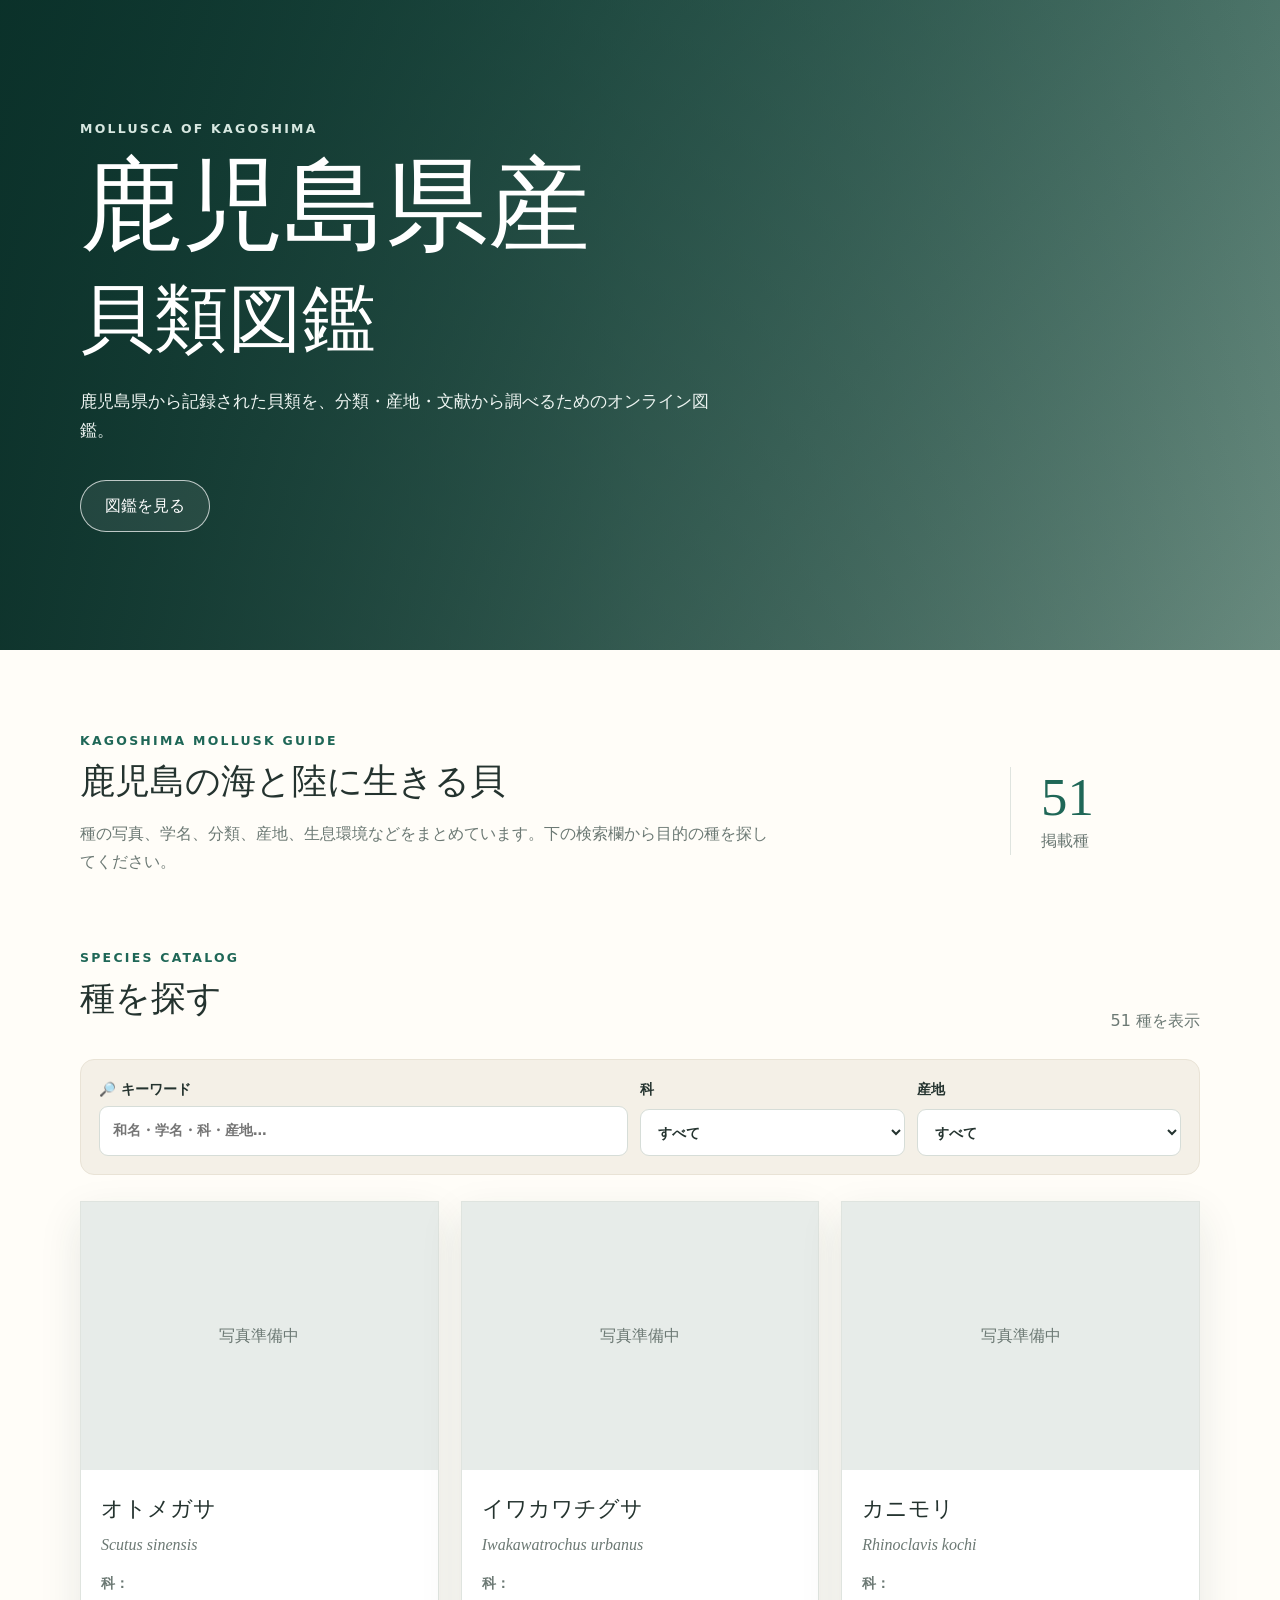
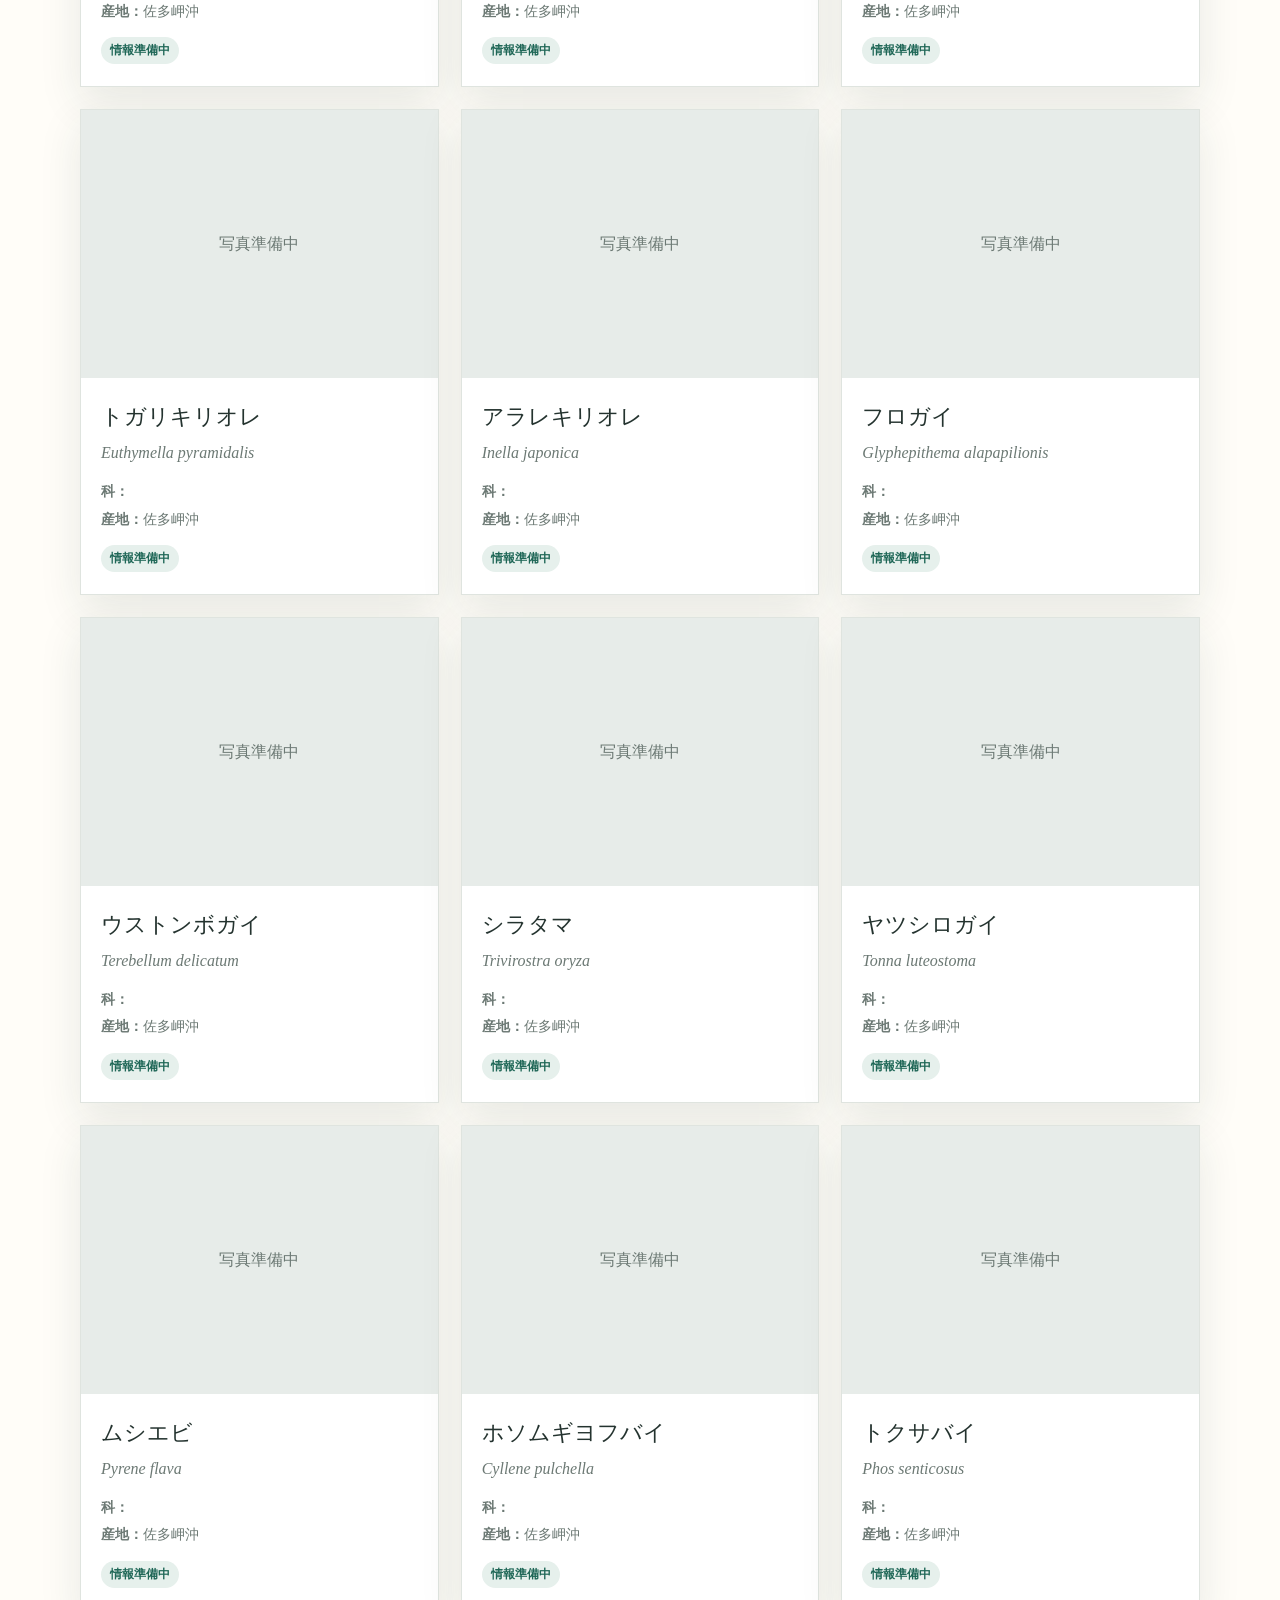
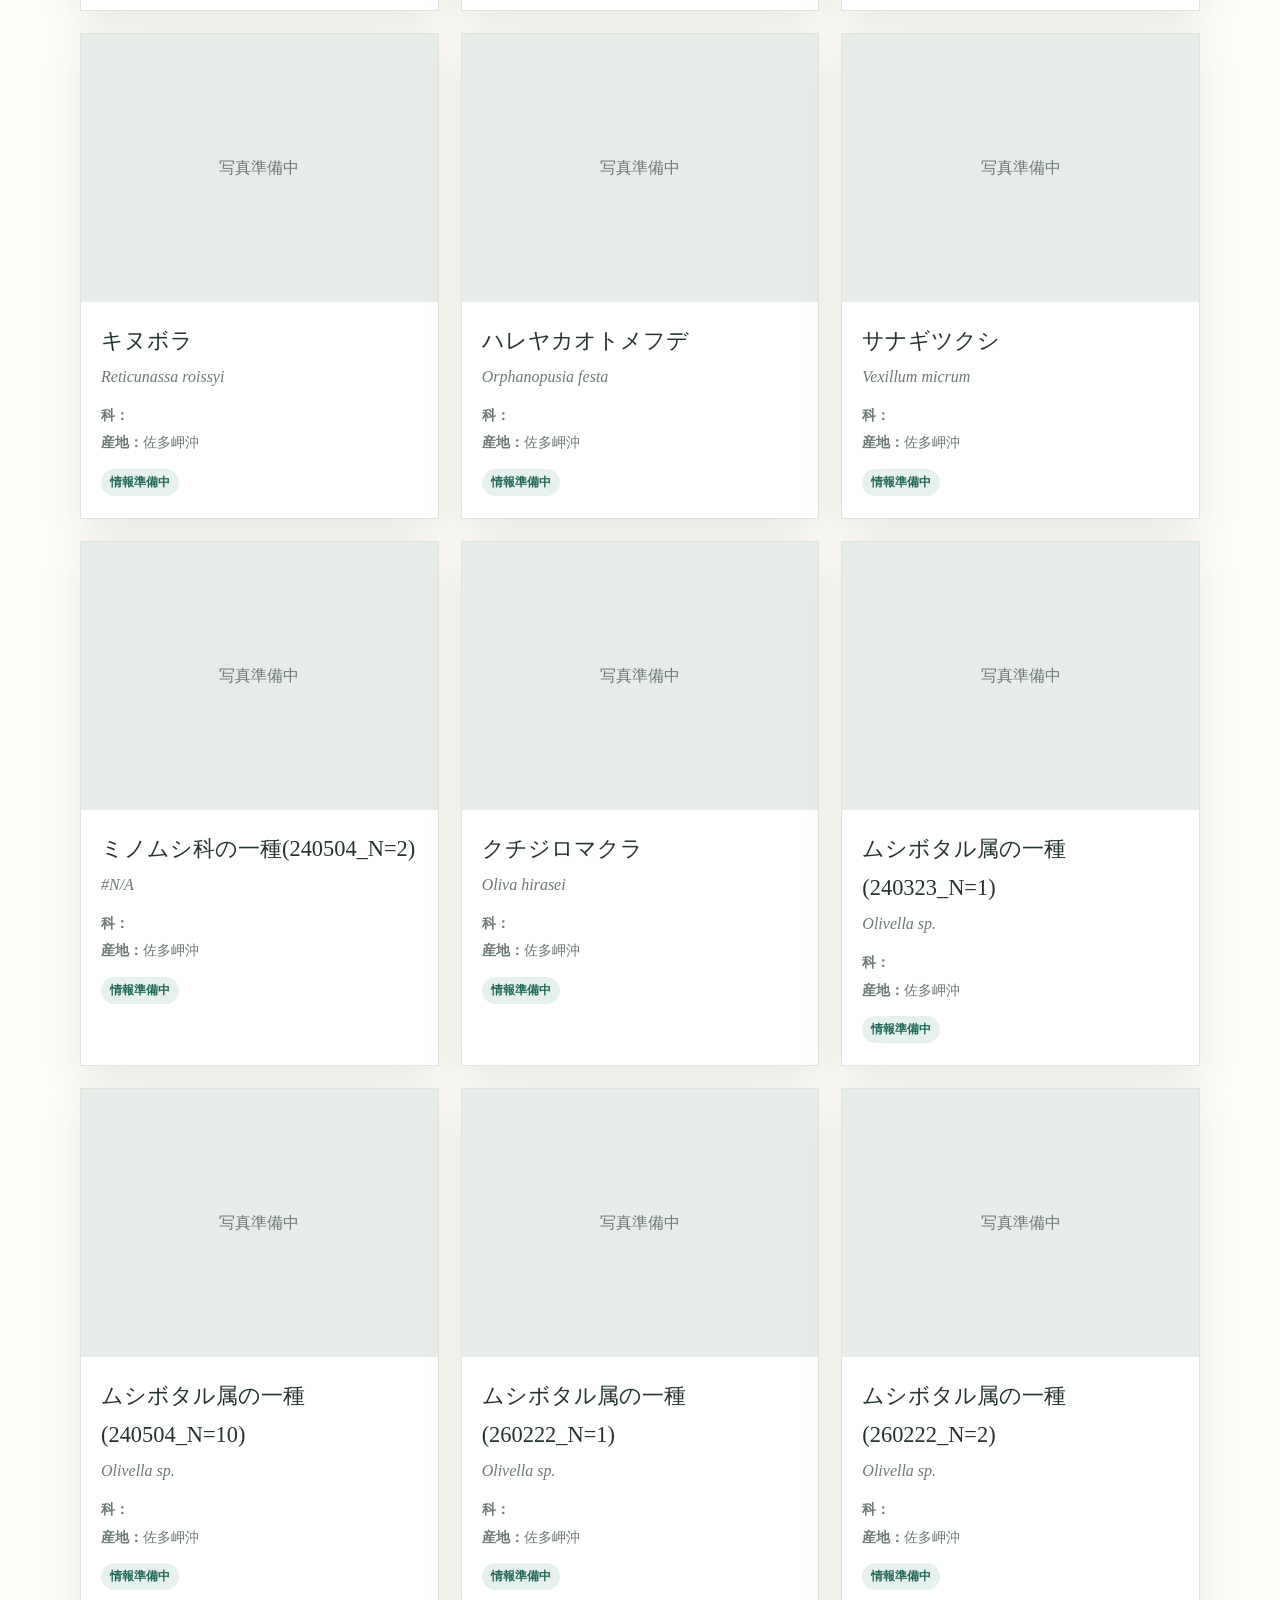
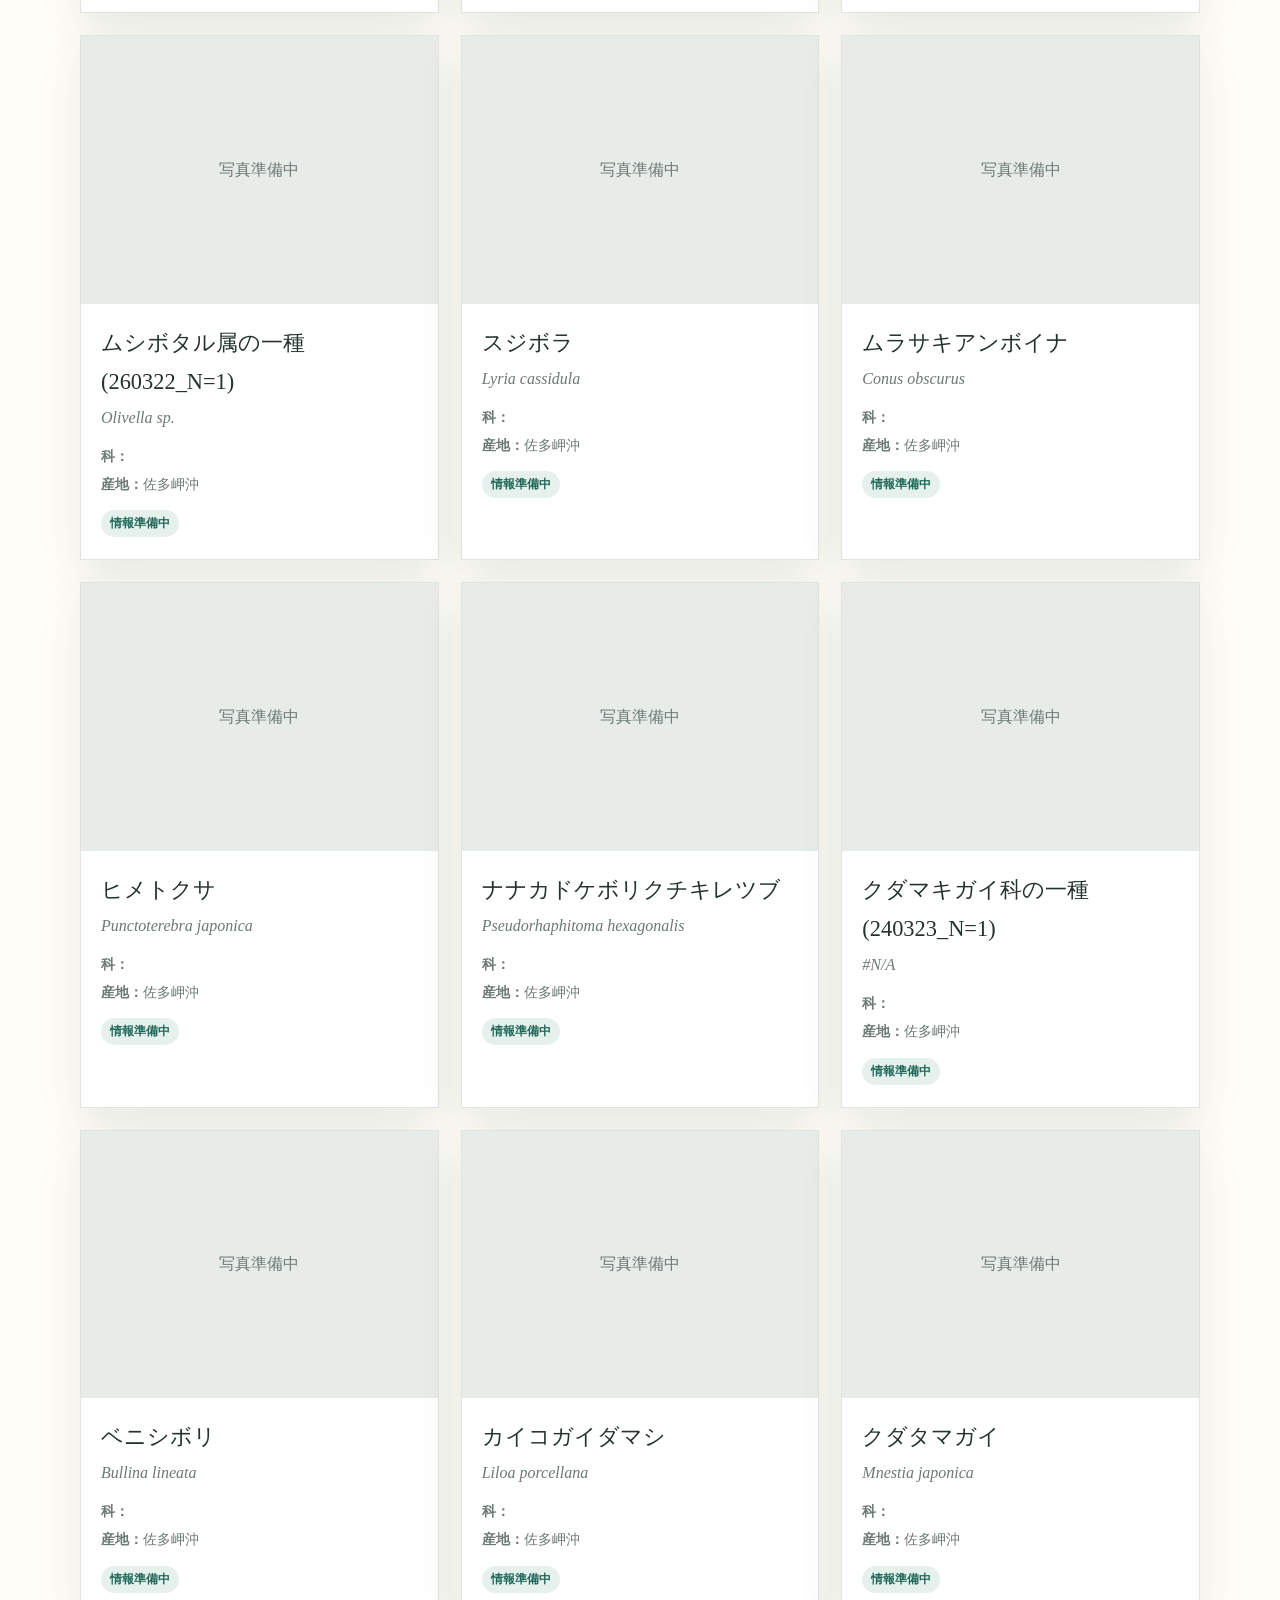
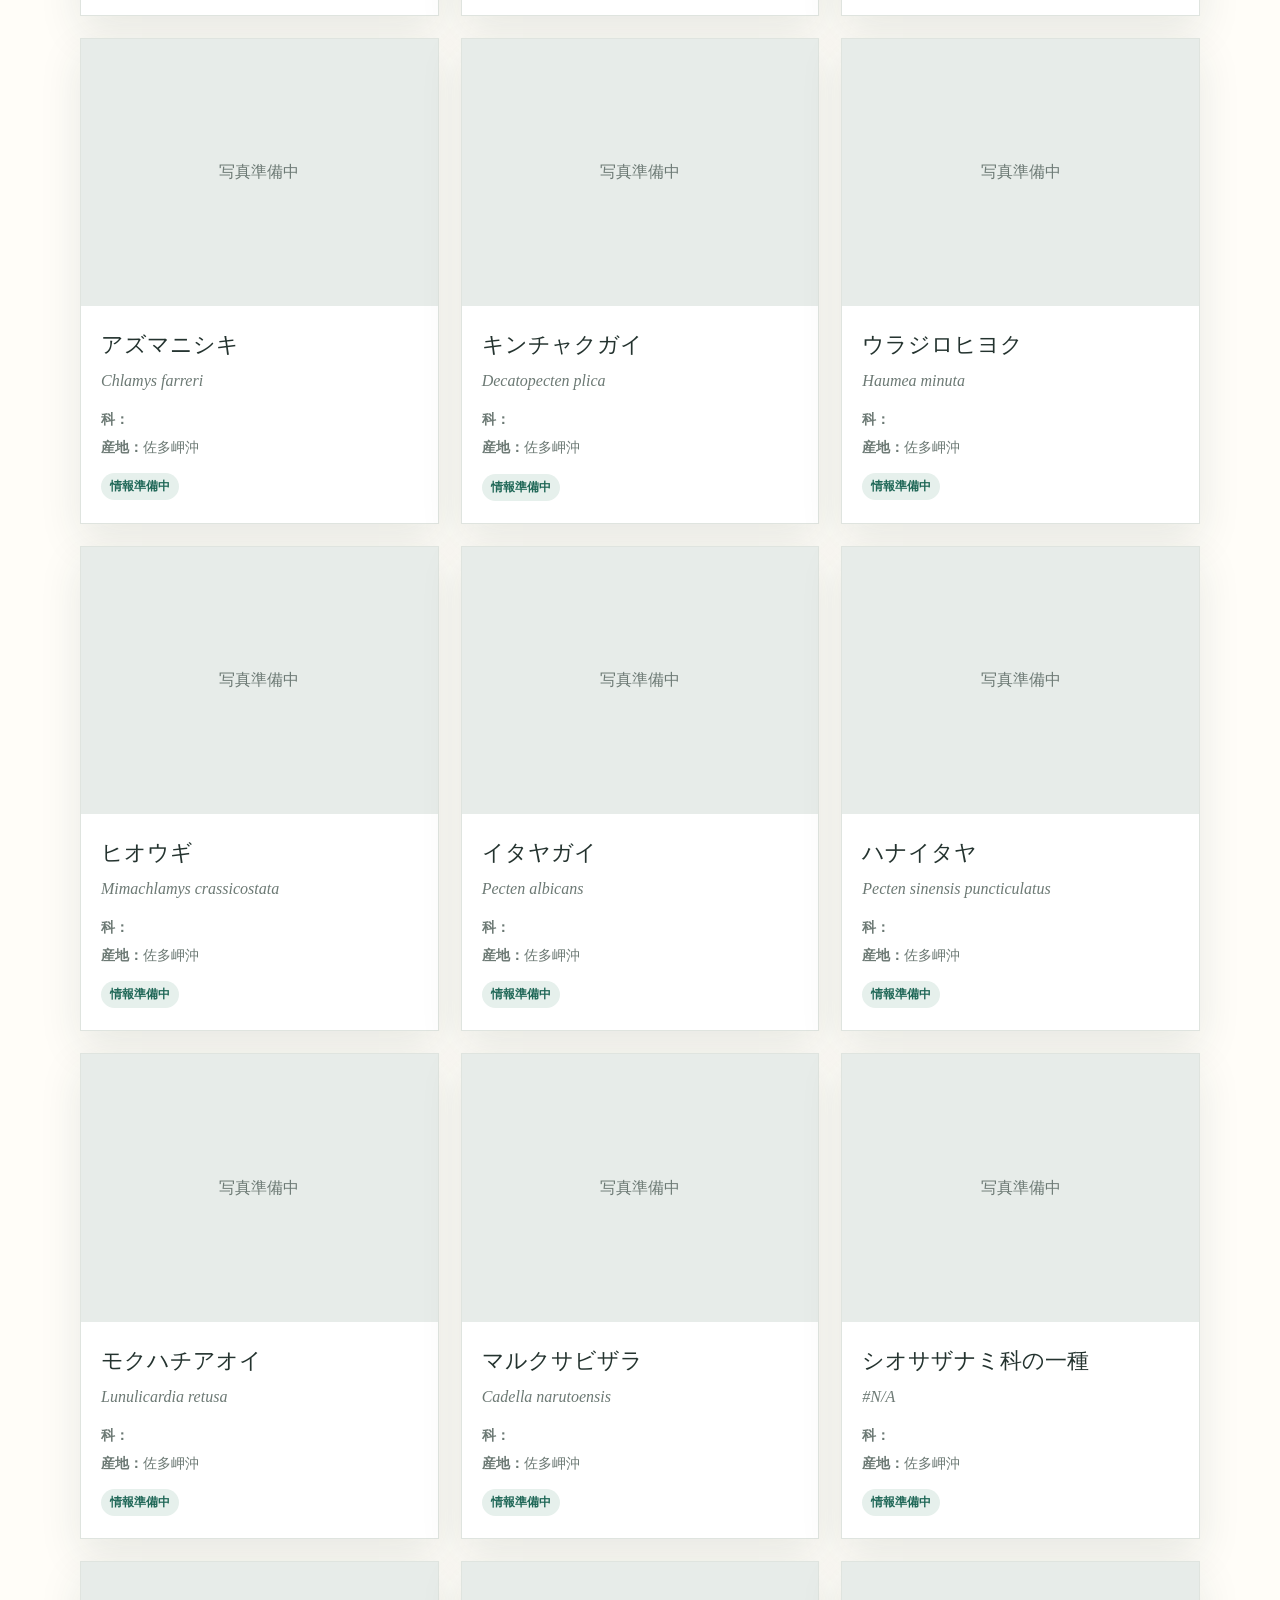
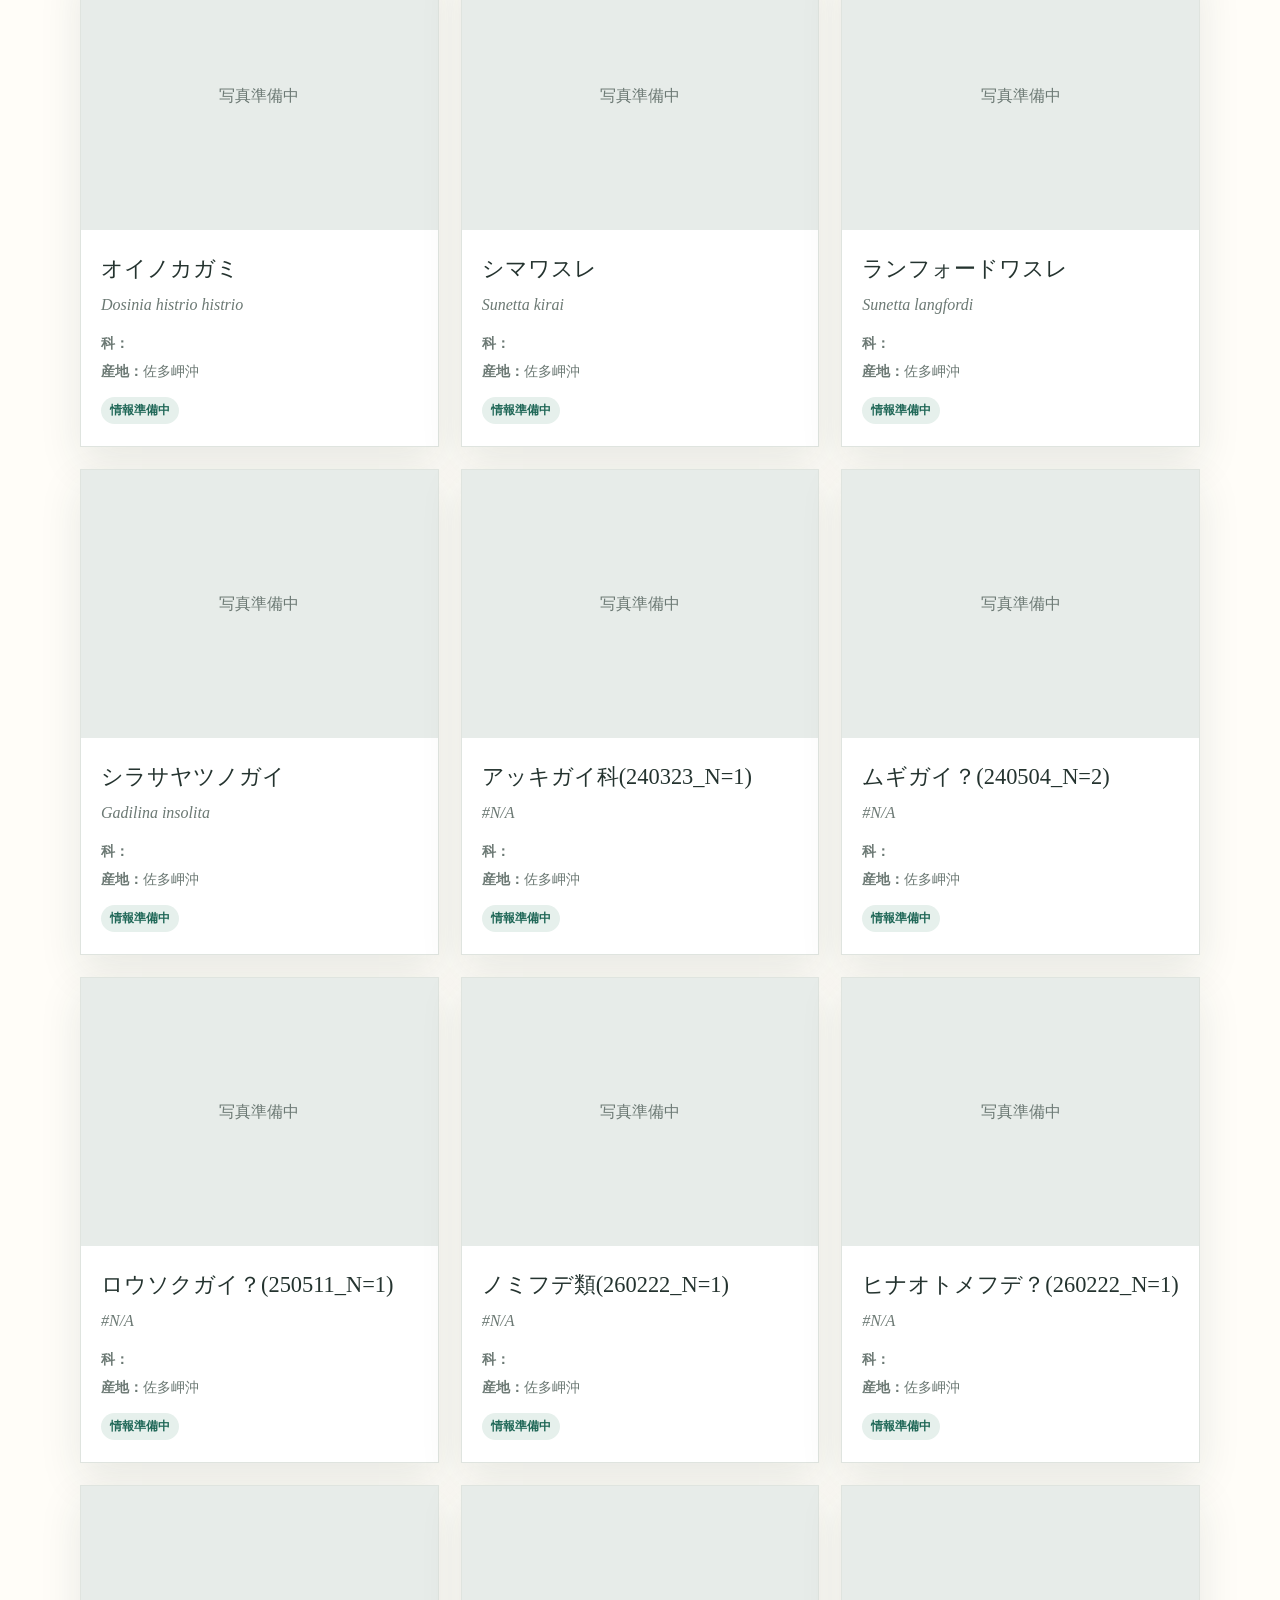
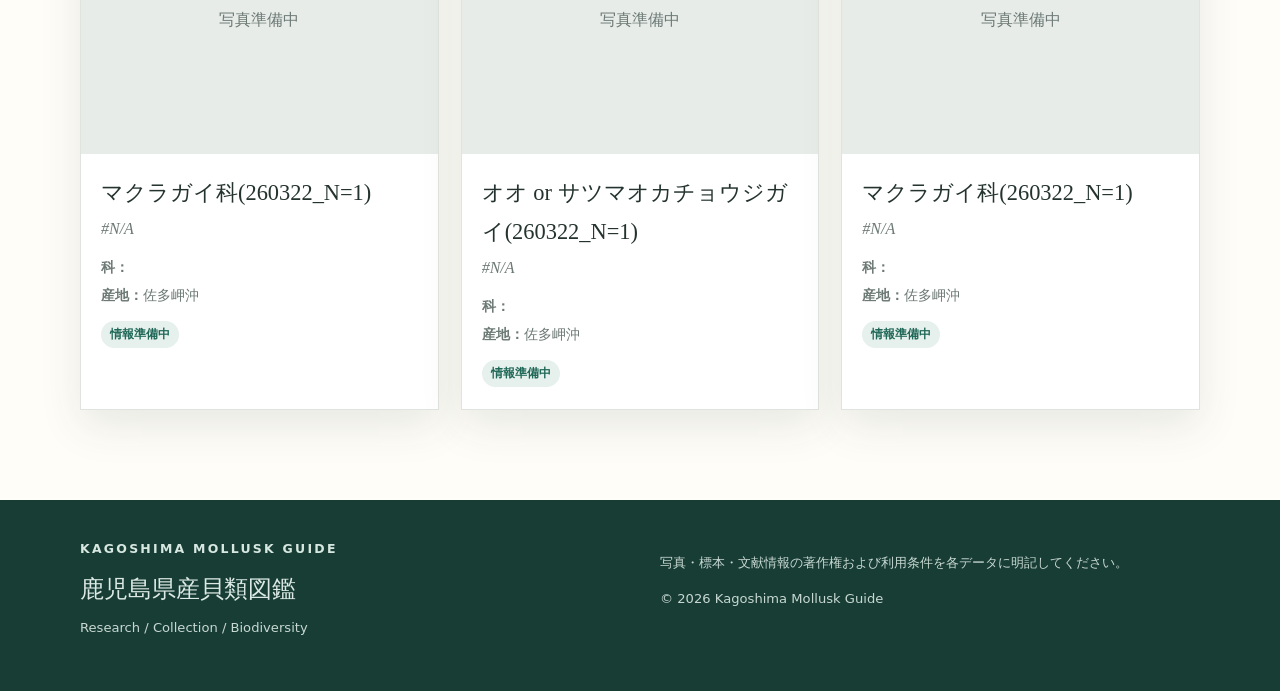
==== index.html @ f04790a2 "Move website files to repository root" ====
<!doctype html>
<html lang="ja">
<head>
<meta charset="utf-8">
<meta name="viewport" content="width=device-width, initial-scale=1">
<title>鹿児島県産貝類図鑑</title>
<meta name="description" content="鹿児島県産貝類を写真・分類・産地・文献から調べるオンライン図鑑">
<link rel="stylesheet" href="style.css">
</head>
<body>
<header class="hero">
  <div class="hero-overlay">
    <div class="wrap">
      <p class="eyebrow">MOLLUSCA OF KAGOSHIMA</p>
      <h1>鹿児島県産<br><span>貝類図鑑</span></h1>
      <p class="lead">鹿児島県から記録された貝類を、分類・産地・文献から調べるためのオンライン図鑑。</p>
      <a class="hero-button" href="#species">図鑑を見る</a>
    </div>
  </div>
</header>

<main>
<section class="intro wrap">
  <div>
    <p class="section-kicker">KAGOSHIMA MOLLUSK GUIDE</p>
    <h2>鹿児島の海と陸に生きる貝</h2>
    <p>種の写真、学名、分類、産地、生息環境などをまとめています。下の検索欄から目的の種を探してください。</p>
  </div>
  <div class="intro-stats">
    <strong id="speciesTotal">—</strong><span>掲載種</span>
  </div>
</section>

<section id="species" class="catalog wrap">
  <div class="catalog-head">
    <div>
      <p class="section-kicker">SPECIES CATALOG</p>
      <h2>種を探す</h2>
    </div>
    <p id="count" class="count"></p>
  </div>

  <div class="controls">
    <label>
      <span>🔎 キーワード</span>
      <input id="search" type="search" placeholder="和名・学名・科・産地…">
    </label>
    <label>
      <span>科</span>
      <select id="family"><option value="">すべて</option></select>
    </label>
    <label>
      <span>産地</span>
      <select id="locality"><option value="">すべて</option></select>
    </label>
  </div>

  <section id="speciesGrid" class="grid" aria-live="polite"></section>
</section>
</main>

<footer>
  <div class="wrap footer-grid">
    <div>
      <p class="eyebrow">KAGOSHIMA MOLLUSK GUIDE</p>
      <h2>鹿児島県産貝類図鑑</h2>
      <p>Research / Collection / Biodiversity</p>
    </div>
    <div>
      <p>写真・標本・文献情報の著作権および利用条件を各データに明記してください。</p>
      <p>© 2026 Kagoshima Mollusk Guide</p>
    </div>
  </div>
</footer>
<script src="app.js"></script>
</body>
</html>
---- style.css ----
:root{
  --ink:#24332f;--muted:#6c7974;--green:#1f6757;--green2:#0f4439;
  --sand:#f4f0e7;--paper:#fffdf8;--line:#dfe4df;--shadow:0 16px 40px rgba(27,55,45,.10);
}
*{box-sizing:border-box}
html{scroll-behavior:smooth}
body{margin:0;background:var(--paper);color:var(--ink);font-family:system-ui,-apple-system,"Noto Sans JP","Yu Gothic",sans-serif;line-height:1.75}
.wrap{width:min(1120px,calc(100% - 36px));margin:auto}
.hero{
  min-height:650px;
  background:
    linear-gradient(90deg,rgba(9,45,38,.88),rgba(9,45,38,.48),rgba(9,45,38,.18)),
    url("images/hero.jpg") center/cover,
    linear-gradient(135deg,#184f45,#7e9f92);
  color:white;
}
.hero-overlay{min-height:650px;display:flex;align-items:center}
.eyebrow,.section-kicker{font-size:.78rem;letter-spacing:.18em;font-weight:800}
.eyebrow{color:#d7e8e1;margin:0 0 14px}
.hero h1{font-family:Georgia,"Times New Roman","Noto Serif JP",serif;font-weight:500;font-size:clamp(3rem,8vw,6.4rem);line-height:1.02;margin:0 0 24px}
.hero h1 span{font-size:.72em}
.lead{max-width:650px;font-size:1.05rem;color:#eef5f2}
.hero-button{display:inline-block;margin-top:18px;padding:11px 24px;border:1px solid rgba(255,255,255,.7);border-radius:999px;color:white;text-decoration:none;background:rgba(255,255,255,.08)}
.hero-button:hover{background:white;color:var(--green2)}
.intro{display:grid;grid-template-columns:1fr 190px;gap:50px;padding:80px 0 55px}
.section-kicker{color:var(--green);margin:0 0 8px}
h2{font-family:Georgia,"Times New Roman","Noto Serif JP",serif;font-weight:500;line-height:1.25}
.intro h2,.catalog h2{font-size:2.2rem;margin:0 0 14px}
.intro p:not(.section-kicker){max-width:700px;color:var(--muted)}
.intro-stats{align-self:center;border-left:1px solid var(--line);padding-left:30px}
.intro-stats strong{display:block;font:500 3.3rem Georgia,serif;color:var(--green)}
.intro-stats span{color:var(--muted)}
.catalog{padding-bottom:90px}
.catalog-head{display:flex;align-items:end;justify-content:space-between;margin-bottom:24px}
.count{color:var(--muted);margin:0}
.controls{display:grid;grid-template-columns:2fr 1fr 1fr;gap:12px;margin-bottom:26px;padding:18px;background:var(--sand);border:1px solid #e9e3d6;border-radius:14px}
label{display:grid;gap:5px;font-size:.85rem;font-weight:700}
input,select{width:100%;padding:12px 13px;border:1px solid #d6ddd8;border-radius:9px;background:white;color:var(--ink);font:inherit}
input:focus,select:focus{outline:2px solid #a7cabc;outline-offset:1px}
.grid{display:grid;grid-template-columns:repeat(3,1fr);gap:22px}
.card{background:white;border:1px solid var(--line);box-shadow:var(--shadow);transition:transform .2s,box-shadow .2s;overflow:hidden}
.card:hover{transform:translateY(-4px);box-shadow:0 20px 48px rgba(27,55,45,.16)}
.card-link{color:inherit;text-decoration:none;display:block}
.card-image,.no-image{width:100%;aspect-ratio:4/3;object-fit:cover;display:grid;place-items:center;background:#e7ece9}
.no-image{color:var(--muted)}
.card-body{padding:19px 20px 22px}
.card h3{font-family:Georgia,"Times New Roman","Noto Serif JP",serif;font-size:1.4rem;font-weight:500;margin:0}
.scientific{font-family:Georgia,serif;font-style:italic;color:var(--muted);margin:3px 0 12px}
.meta{font-size:.88rem;color:var(--muted);margin:3px 0}
.badge{display:inline-block;margin-top:11px;padding:3px 9px;background:#e6f0ec;color:var(--green);border-radius:999px;font-size:.75rem;font-weight:700}
.empty{grid-column:1/-1;text-align:center;padding:50px;background:white;border:1px dashed var(--line);color:var(--muted)}
.small-header{background:var(--green2);padding:18px 0;color:white}
.brand{color:white;text-decoration:none;font-weight:700}
.detail-wrap{padding:45px 0 90px}
.back{color:var(--green);text-decoration:none}
.detail{margin-top:25px;background:white;border:1px solid var(--line);box-shadow:var(--shadow)}
.detail-hero{display:grid;grid-template-columns:1.1fr .9fr}
.detail-photo{width:100%;height:100%;min-height:430px;object-fit:cover;background:#e7ece9}
.detail-no-photo{min-height:430px;display:grid;place-items:center;background:#e7ece9;color:var(--muted)}
.detail-info{padding:45px}
.detail-info .family{color:var(--green);font-weight:700}
.detail-info h1{font:500 clamp(2.3rem,5vw,4.2rem)/1.1 Georgia,"Noto Serif JP",serif;margin:8px 0}
.detail-info .latin{font:italic 1.15rem Georgia,serif;color:var(--muted)}
.detail-section{padding:32px 45px;border-top:1px solid var(--line)}
.detail-section h2{font-size:1.45rem;margin-top:0}
.detail-table{width:100%;border-collapse:collapse}
.detail-table th,.detail-table td{text-align:left;padding:11px 8px;border-bottom:1px solid var(--line);vertical-align:top}
.detail-table th{width:150px;color:var(--muted);font-weight:600}
footer{background:#183d35;color:#dce9e4;padding:38px 0}
.footer-grid{display:grid;grid-template-columns:1fr 1fr;gap:40px}
footer h2{margin:4px 0}
footer p{font-size:.82rem;color:#c7d8d2}
@media(max-width:800px){.intro{grid-template-columns:1fr}.intro-stats{border-left:0;border-top:1px solid var(--line);padding:20px 0}.controls{grid-template-columns:1fr}.grid{grid-template-columns:repeat(2,1fr)}.detail-hero{grid-template-columns:1fr}.detail-info{padding:30px}.detail-section{padding:28px 30px}.footer-grid{grid-template-columns:1fr}}
@media(max-width:520px){.wrap{width:min(100% - 22px,1120px)}.hero,.hero-overlay{min-height:570px}.grid{grid-template-columns:1fr}.hero h1{font-size:3.3rem}.catalog-head{display:block}.detail-photo,.detail-no-photo{min-height:300px}.detail-section{padding:24px 20px}.detail-table th{width:105px}}
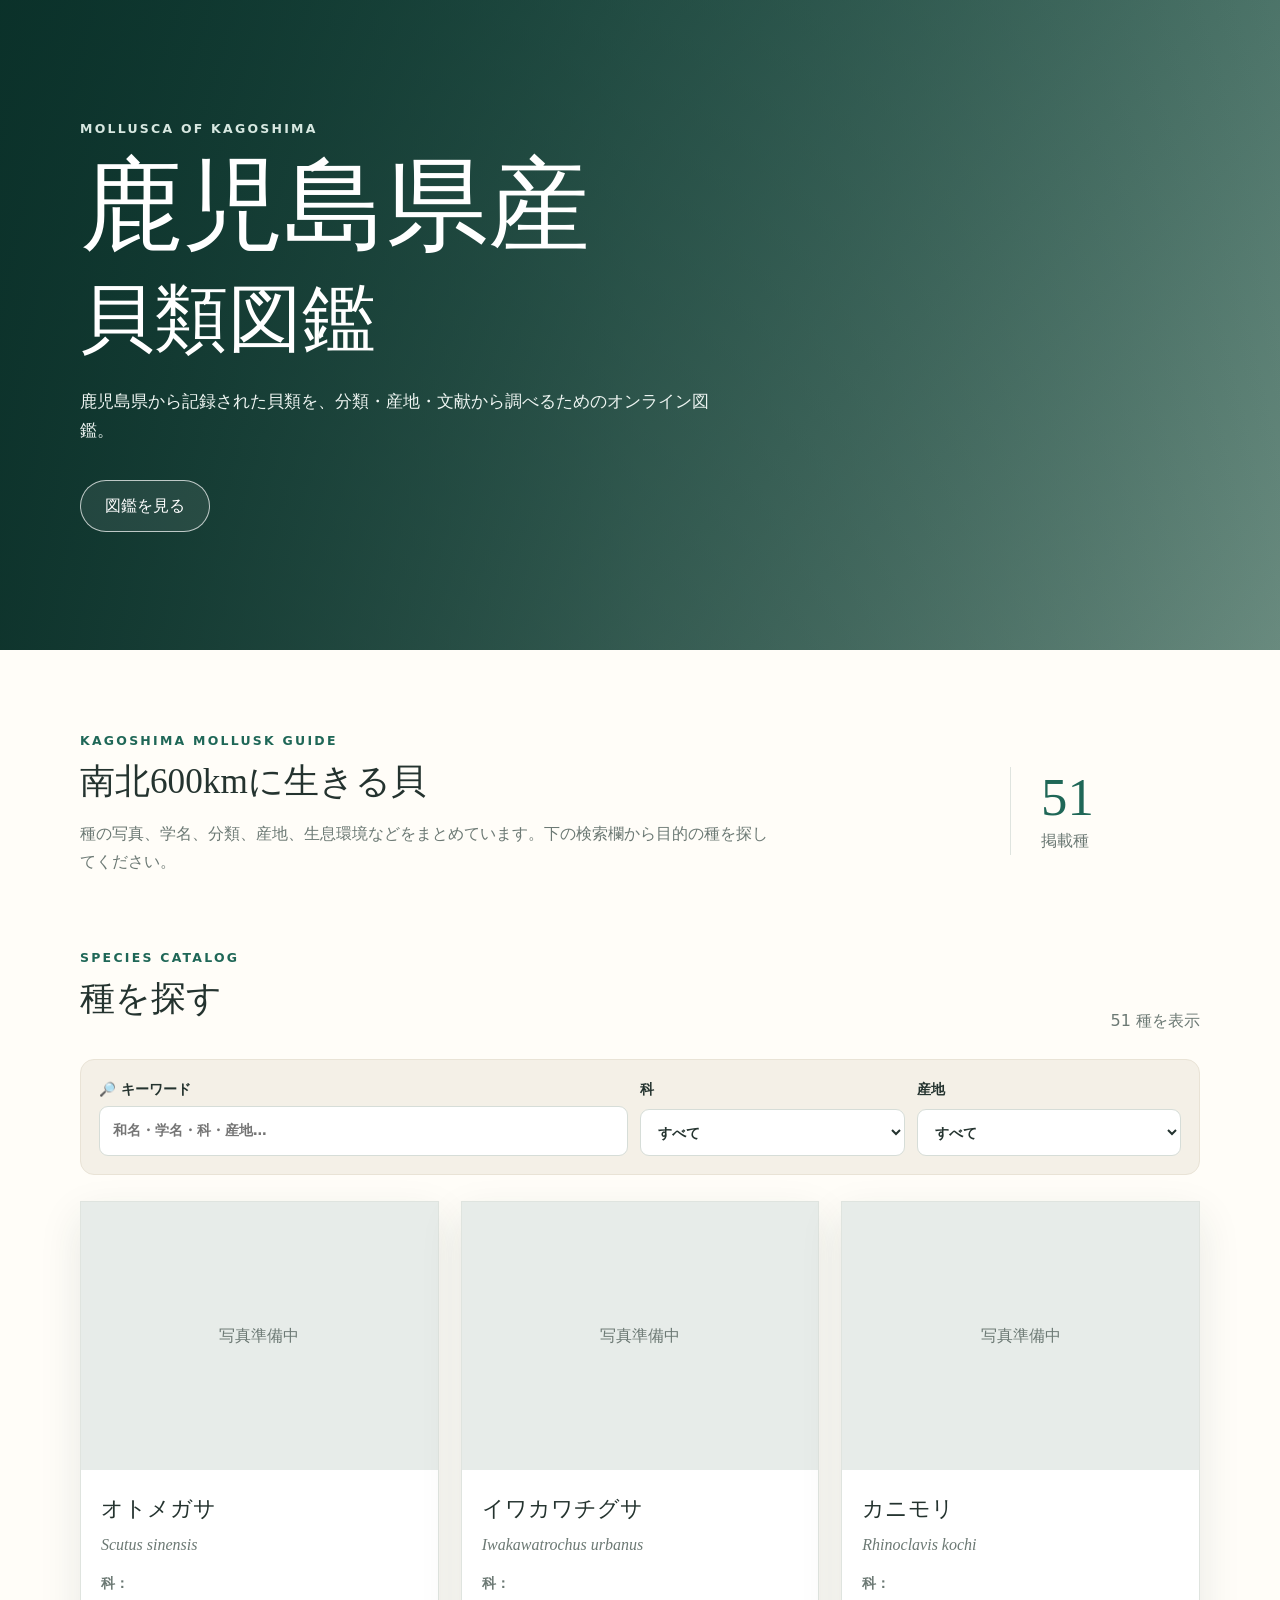
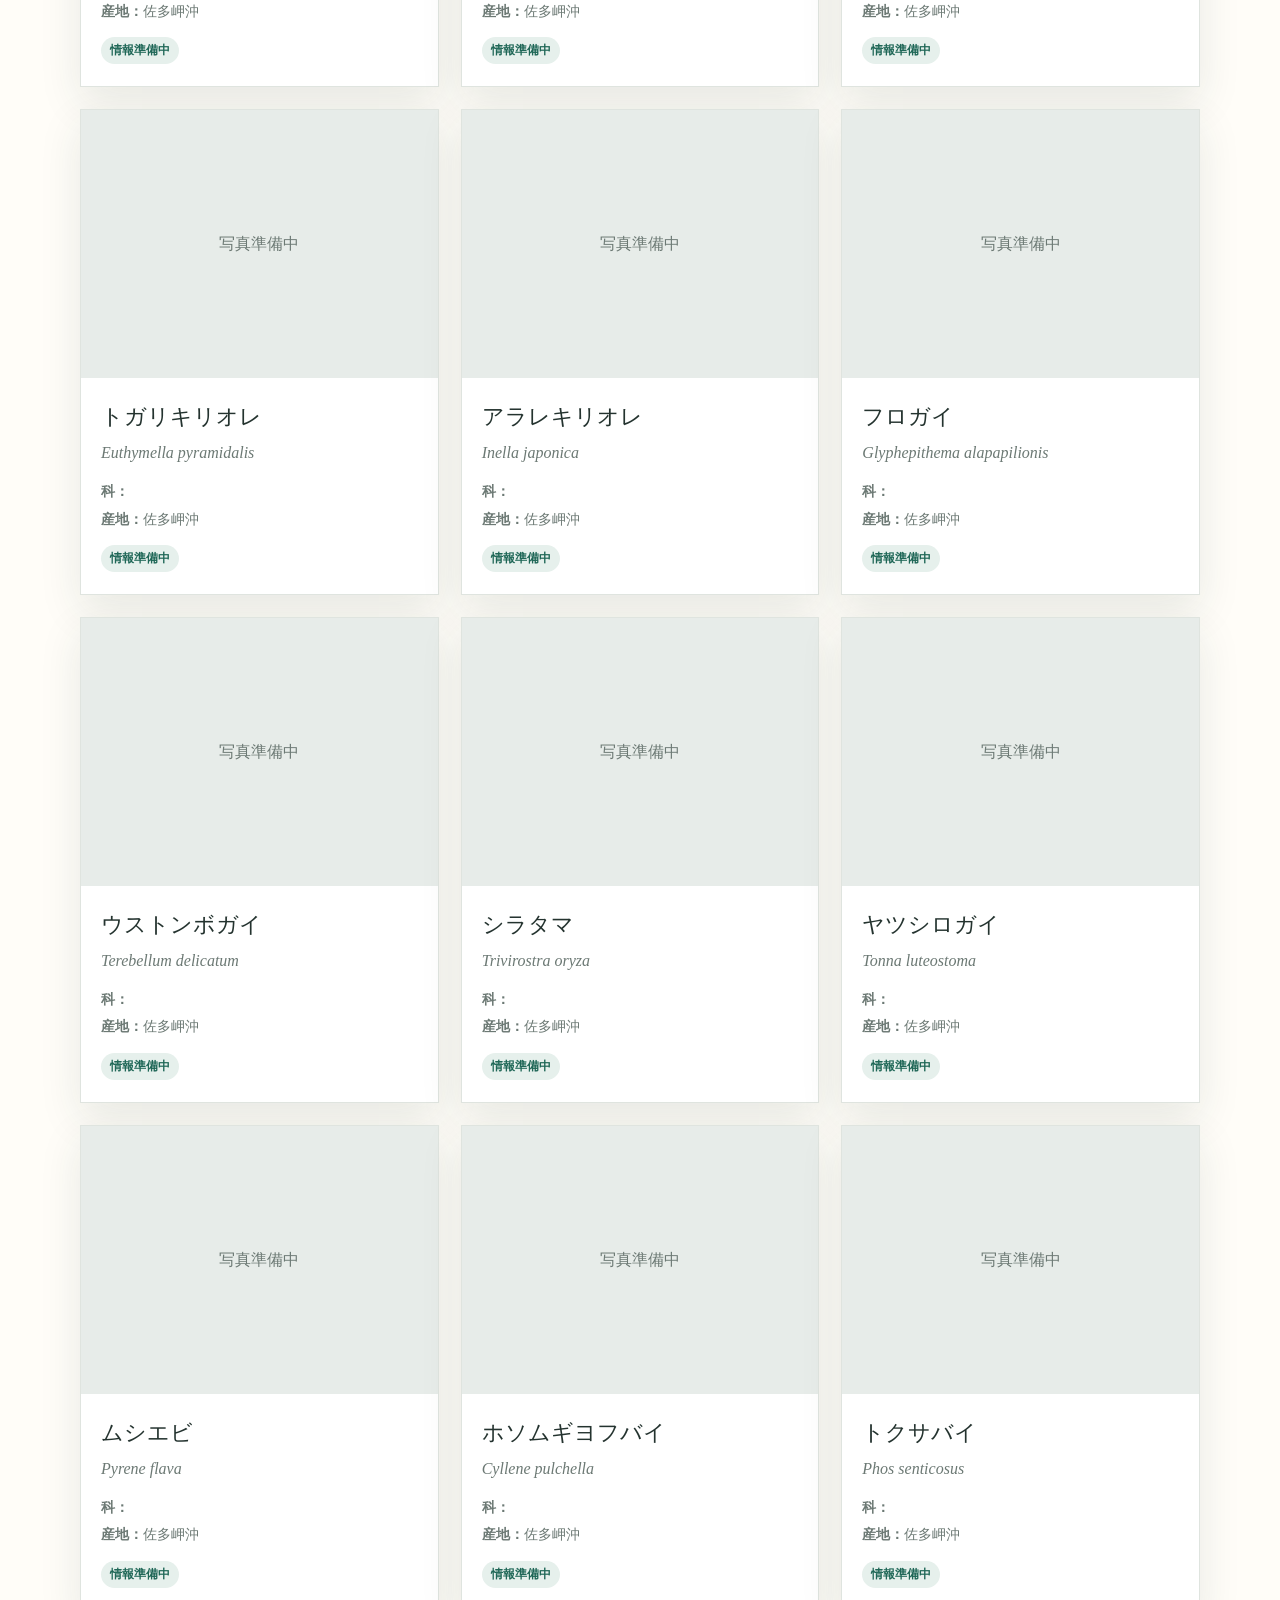
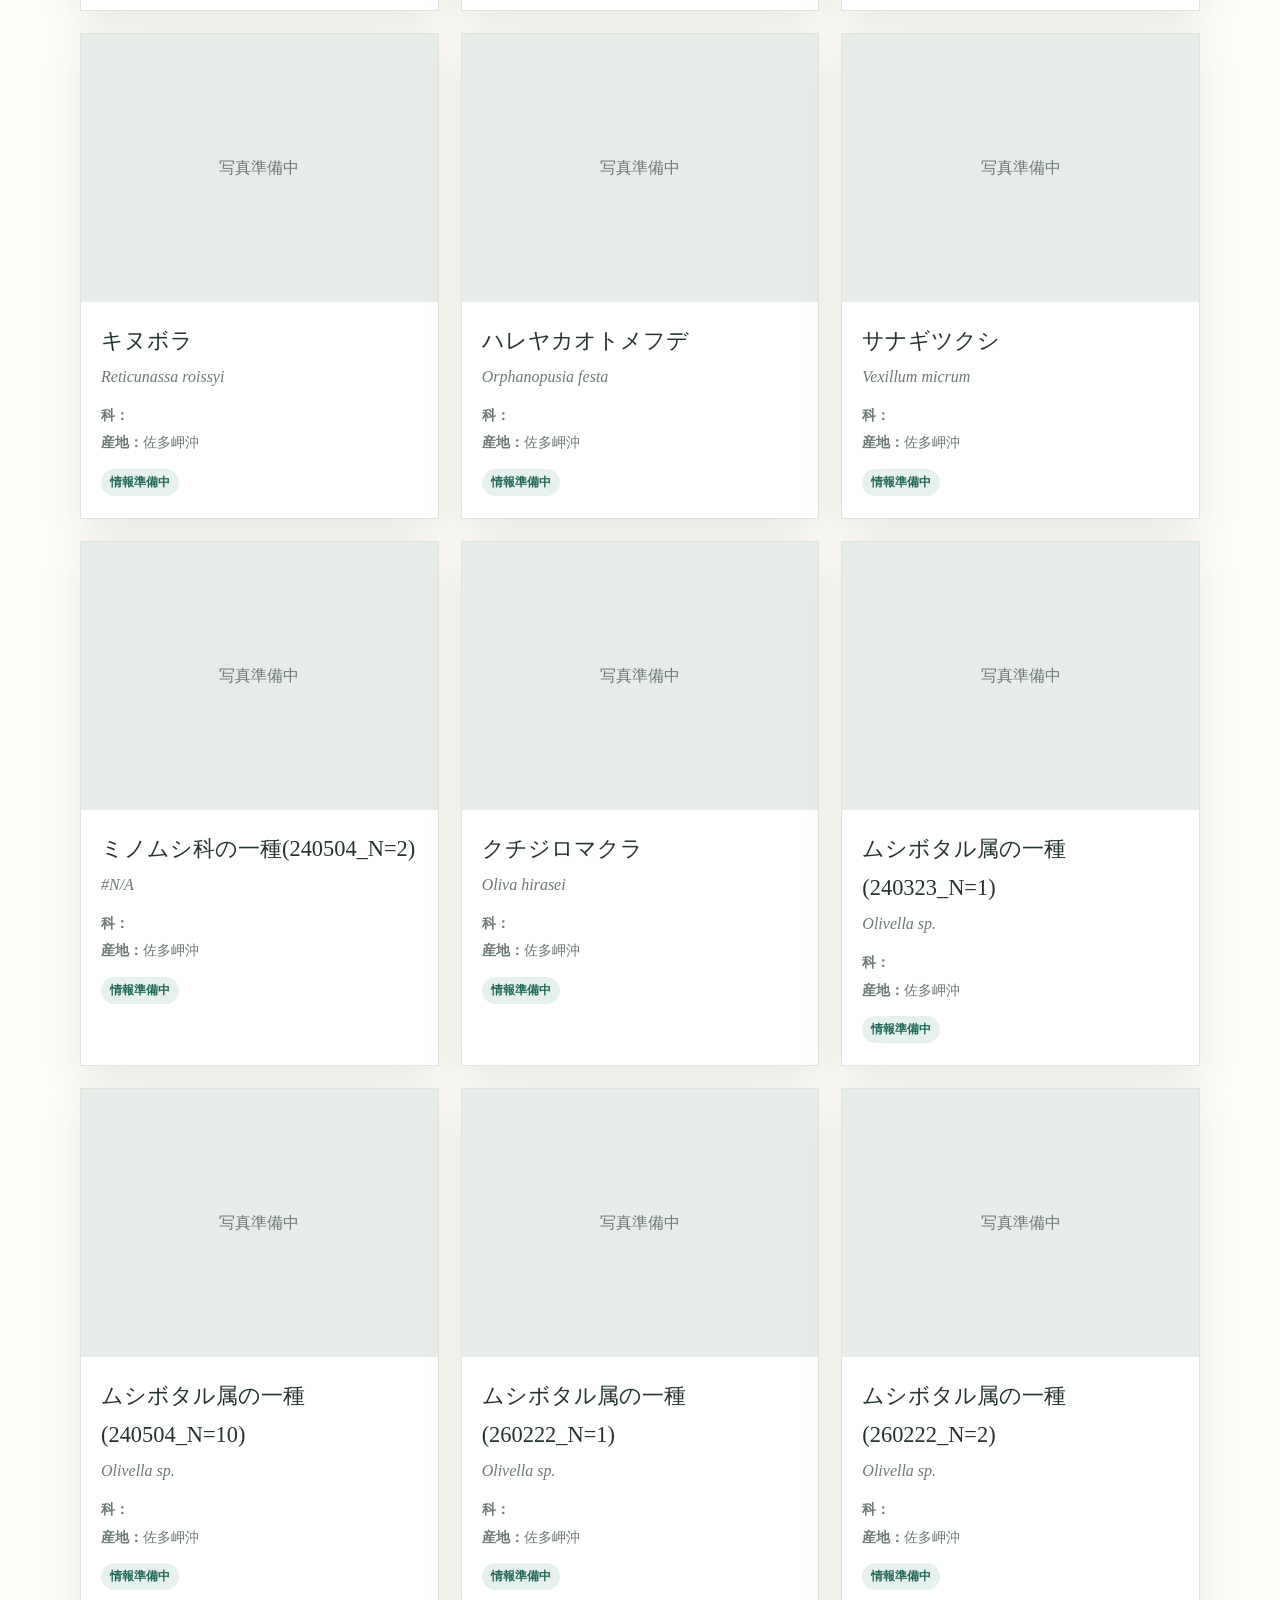
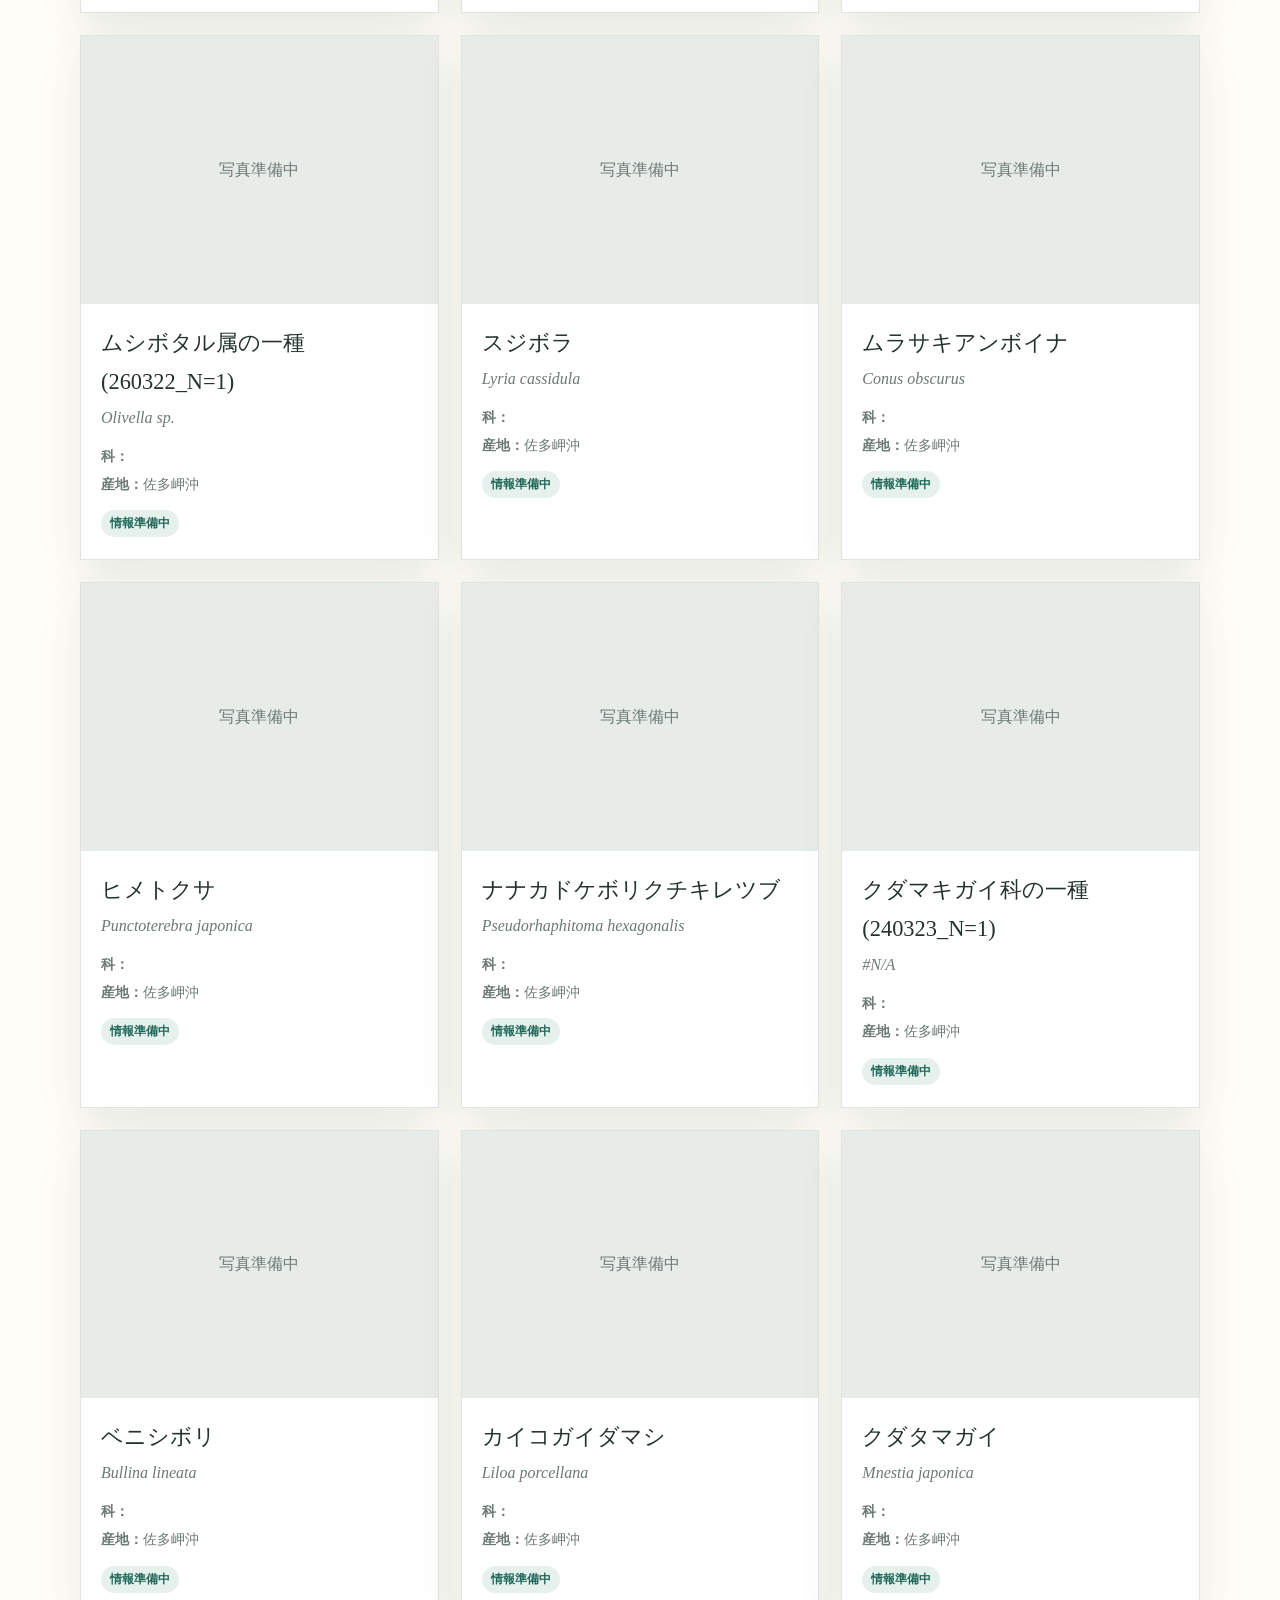
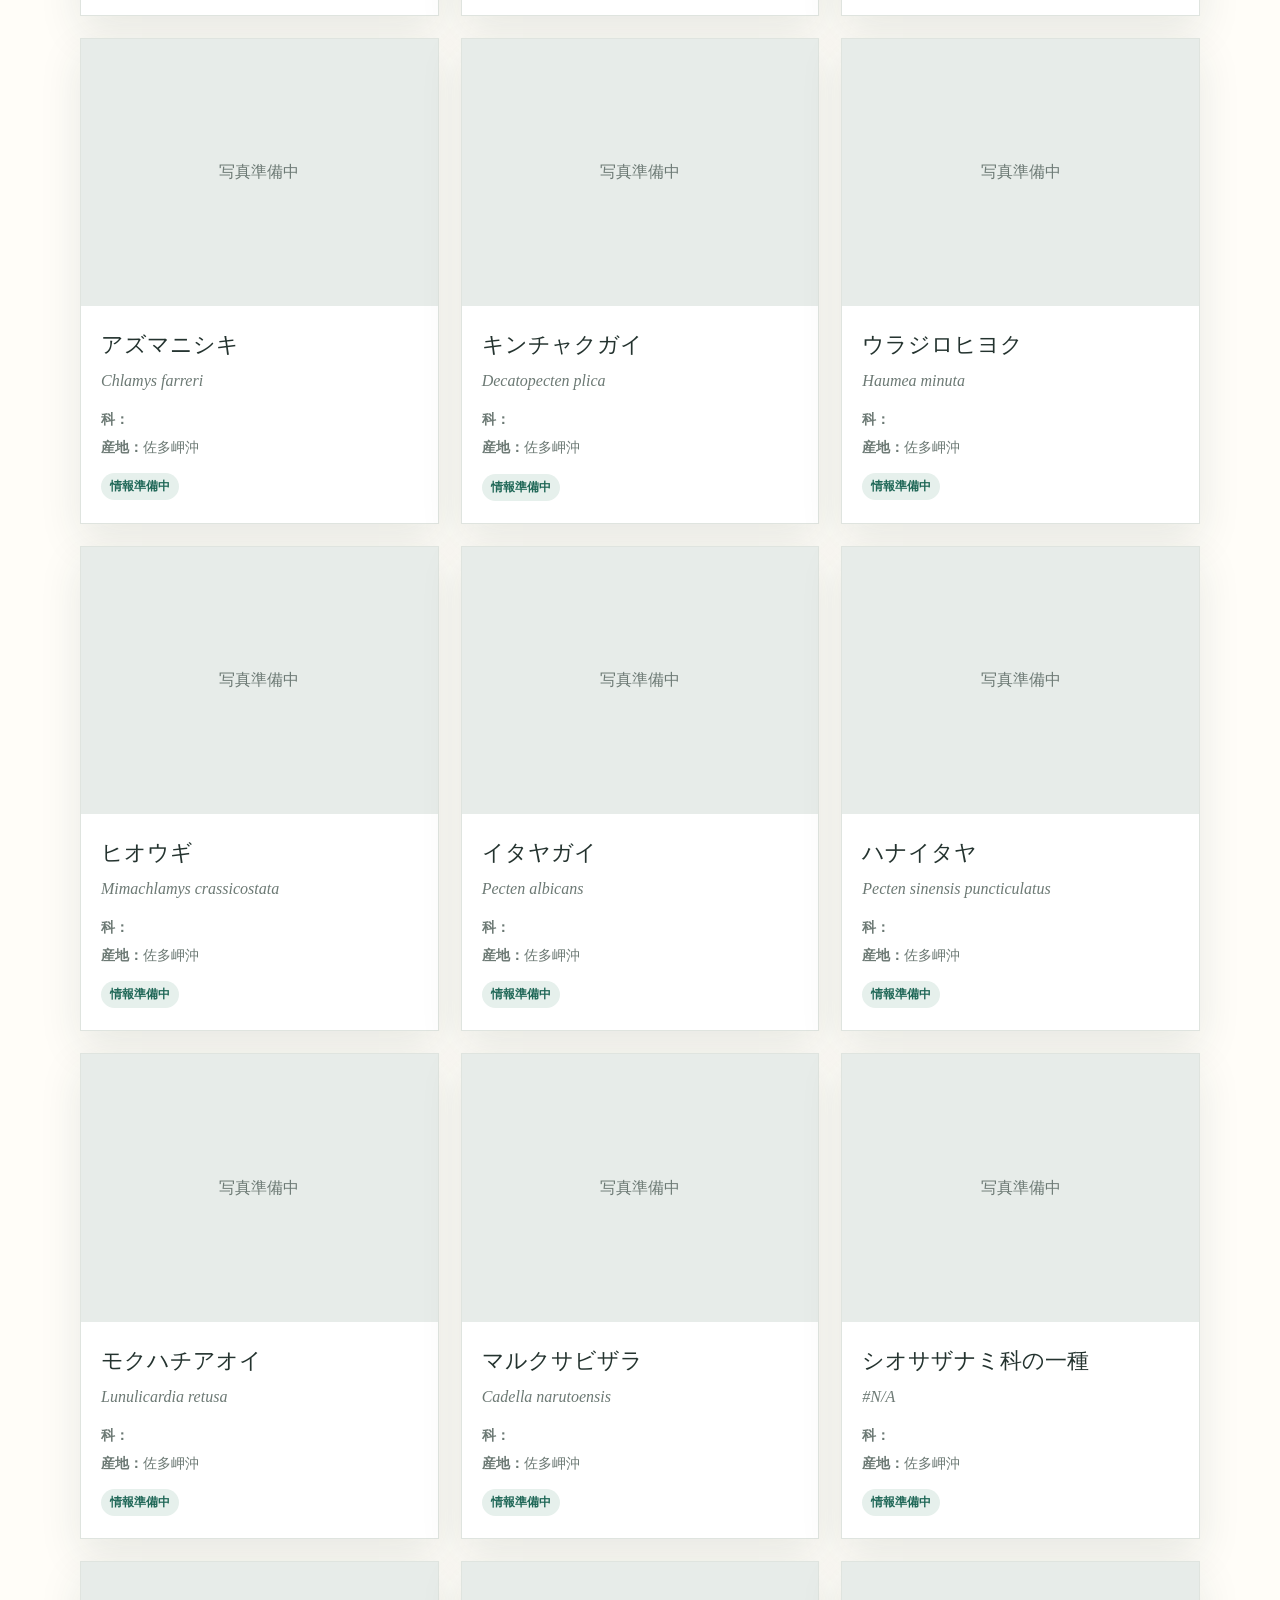
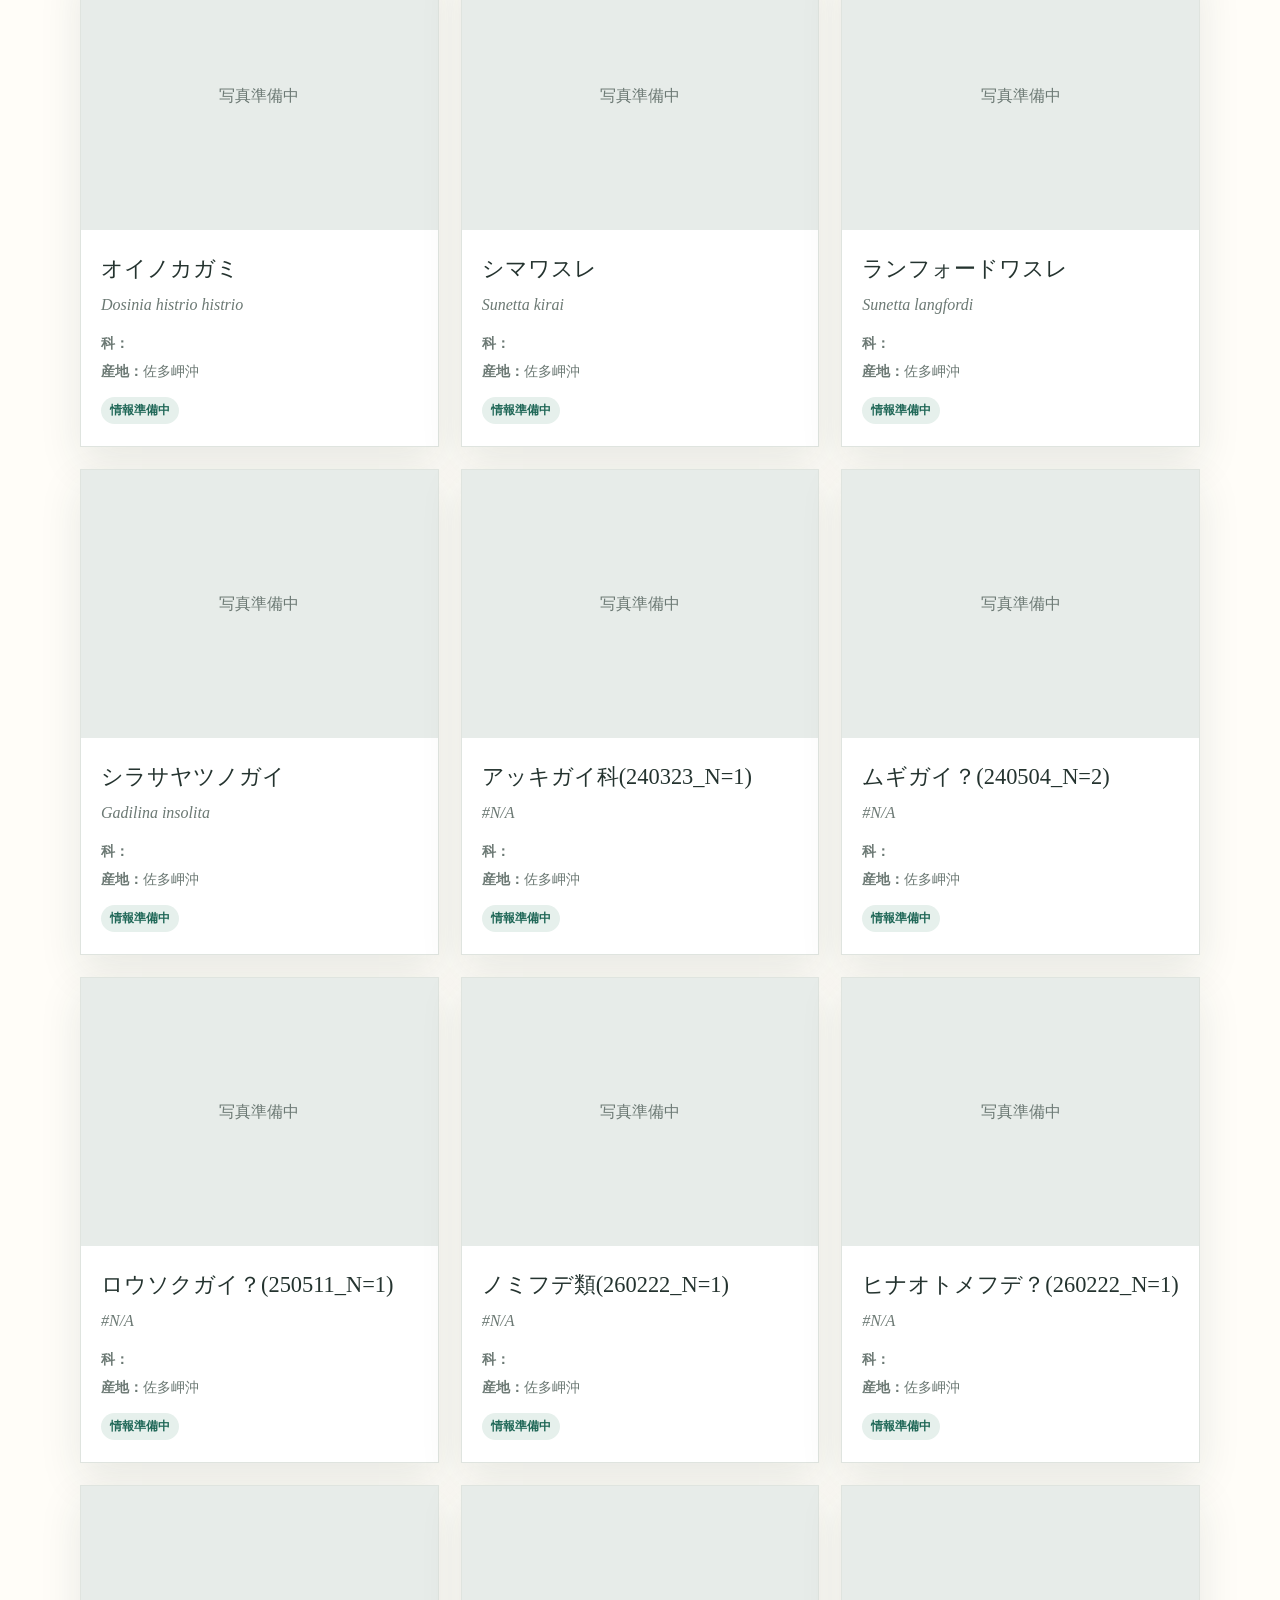
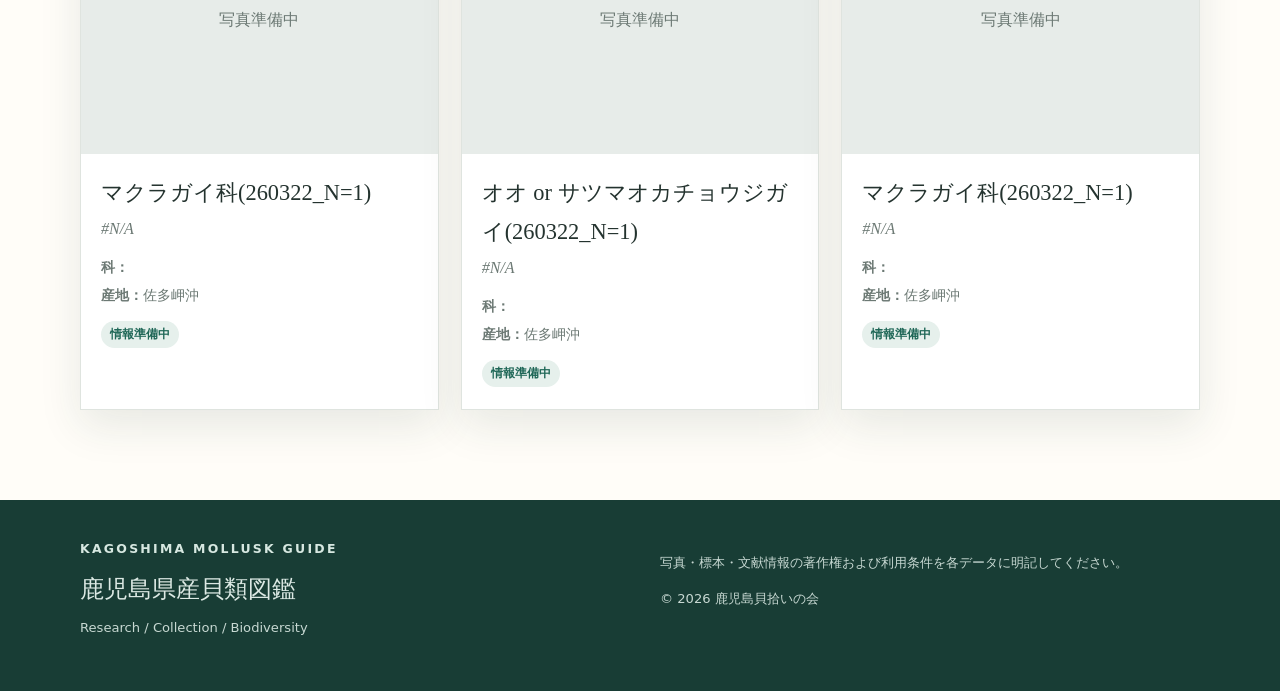
==== commit 0c14c6f4: "Update index.html" ====
--- a/index.html
+++ b/index.html
@@ -23,7 +23,7 @@
 <section class="intro wrap">
   <div>
     <p class="section-kicker">KAGOSHIMA MOLLUSK GUIDE</p>
-    <h2>鹿児島の海と陸に生きる貝</h2>
+    <h2>南北600kmに生きる貝</h2>
     <p>種の写真、学名、分類、産地、生息環境などをまとめています。下の検索欄から目的の種を探してください。</p>
   </div>
   <div class="intro-stats">
@@ -68,7 +68,7 @@
     </div>
     <div>
       <p>写真・標本・文献情報の著作権および利用条件を各データに明記してください。</p>
-      <p>© 2026 Kagoshima Mollusk Guide</p>
+      <p>© 2026 鹿児島貝拾いの会</p>
     </div>
   </div>
 </footer>
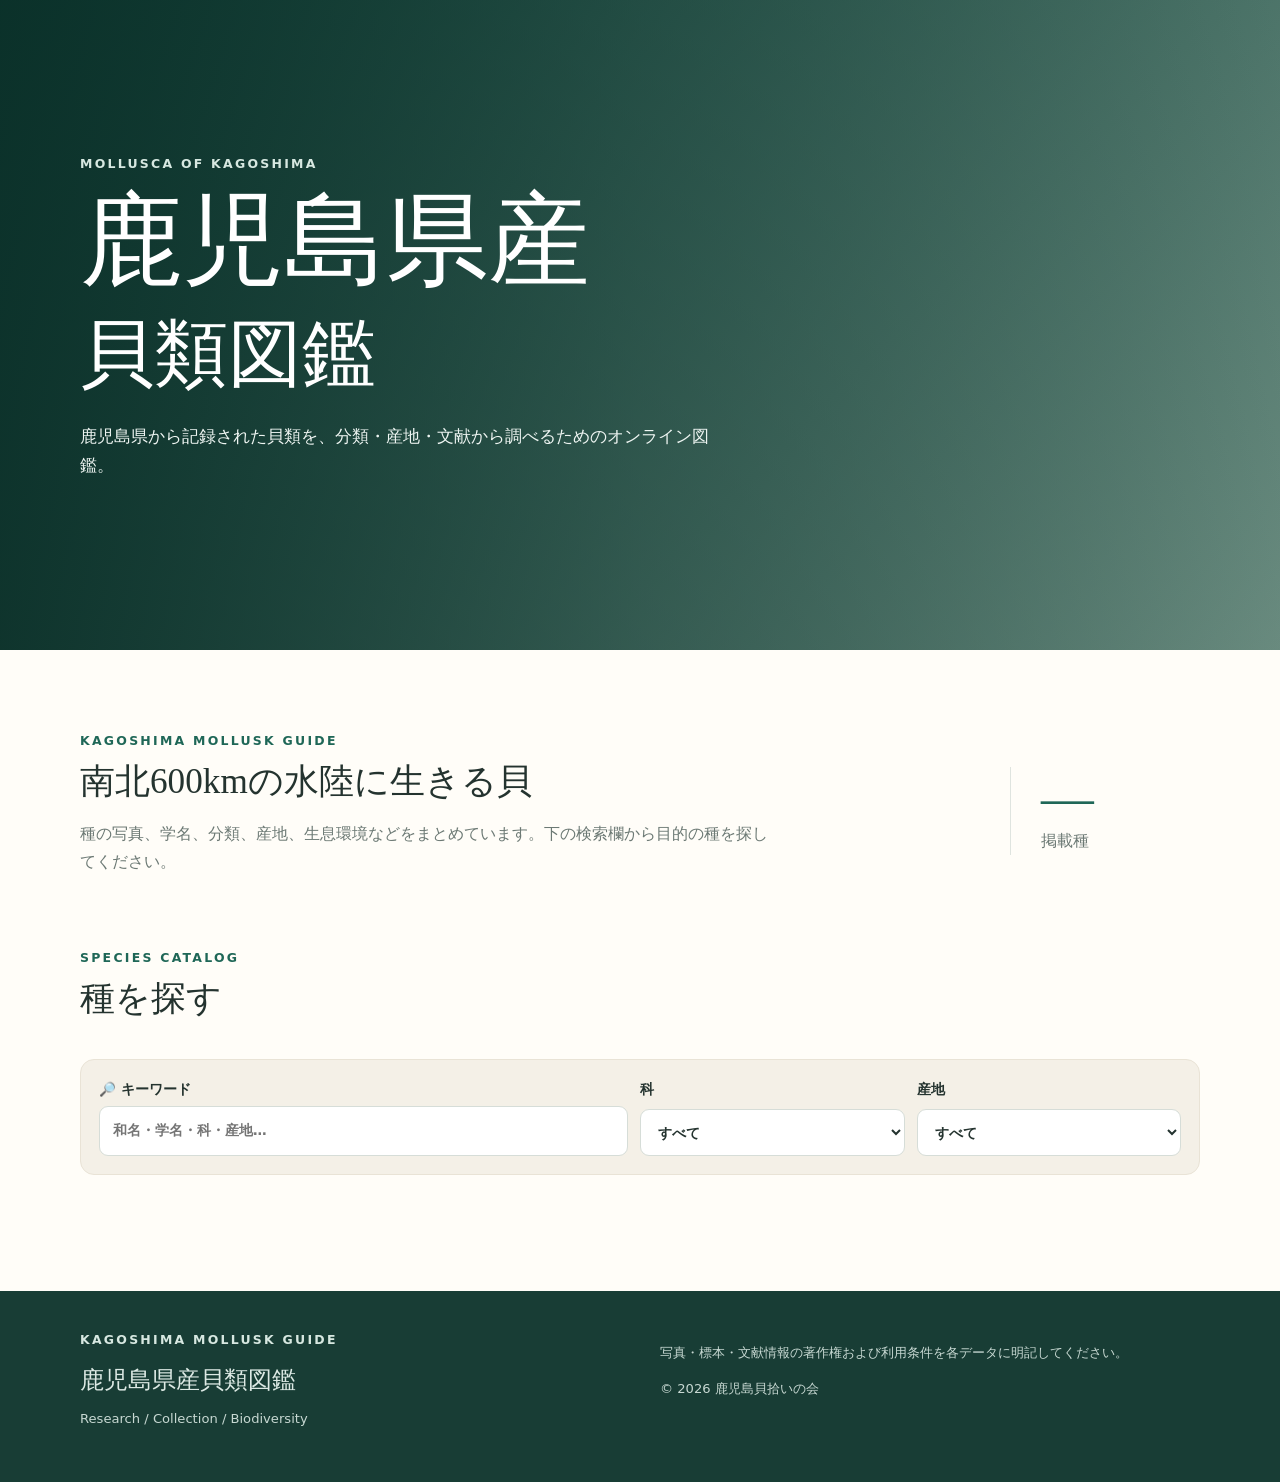
==== commit f7a32303: "Update index.html" ====
--- a/index.html
+++ b/index.html
@@ -14,7 +14,6 @@
       <p class="eyebrow">MOLLUSCA OF KAGOSHIMA</p>
       <h1>鹿児島県産<br><span>貝類図鑑</span></h1>
       <p class="lead">鹿児島県から記録された貝類を、分類・産地・文献から調べるためのオンライン図鑑。</p>
-      <a class="hero-button" href="#species">図鑑を見る</a>
     </div>
   </div>
 </header>
@@ -23,7 +22,7 @@
 <section class="intro wrap">
   <div>
     <p class="section-kicker">KAGOSHIMA MOLLUSK GUIDE</p>
-    <h2>南北600kmに生きる貝</h2>
+    <h2>南北600kmの水陸に生きる貝</h2>
     <p>種の写真、学名、分類、産地、生息環境などをまとめています。下の検索欄から目的の種を探してください。</p>
   </div>
   <div class="intro-stats">
--- a/style.css
+++ b/style.css
@@ -45,7 +45,21 @@
 .no-image{color:var(--muted)}
 .card-body{padding:19px 20px 22px}
 .card h3{font-family:Georgia,"Times New Roman","Noto Serif JP",serif;font-size:1.4rem;font-weight:500;margin:0}
-.scientific{font-family:Georgia,serif;font-style:italic;color:var(--muted);margin:3px 0 12px}
+.scientific{
+  font-family:Georgia,"Times New Roman",serif;
+  color:var(--muted);
+  margin:4px 0 10px;
+  font-size:.95rem;
+}
+
+.scientific em{
+  font-style:italic;
+}
+
+.author{
+  margin-left:5px;
+  font-style:normal;
+}
 .meta{font-size:.88rem;color:var(--muted);margin:3px 0}
 .badge{display:inline-block;margin-top:11px;padding:3px 9px;background:#e6f0ec;color:var(--green);border-radius:999px;font-size:.75rem;font-weight:700}
 .empty{grid-column:1/-1;text-align:center;padding:50px;background:white;border:1px dashed var(--line);color:var(--muted)}
@@ -72,3 +86,29 @@
 footer p{font-size:.82rem;color:#c7d8d2}
 @media(max-width:800px){.intro{grid-template-columns:1fr}.intro-stats{border-left:0;border-top:1px solid var(--line);padding:20px 0}.controls{grid-template-columns:1fr}.grid{grid-template-columns:repeat(2,1fr)}.detail-hero{grid-template-columns:1fr}.detail-info{padding:30px}.detail-section{padding:28px 30px}.footer-grid{grid-template-columns:1fr}}
 @media(max-width:520px){.wrap{width:min(100% - 22px,1120px)}.hero,.hero-overlay{min-height:570px}.grid{grid-template-columns:1fr}.hero h1{font-size:3.3rem}.catalog-head{display:block}.detail-photo,.detail-no-photo{min-height:300px}.detail-section{padding:24px 20px}.detail-table th{width:105px}}
+.photo-gallery {
+  display: grid;
+  grid-template-columns: repeat(2, 1fr);
+  gap: 16px;
+  margin-bottom: 24px;
+}
+
+.gallery-photo {
+  width: 100%;
+  aspect-ratio: 1 / 1;
+  object-fit: contain;
+  background: #f5f5f5;
+  border-radius: 8px;
+  cursor: pointer;
+  transition: transform 0.2s;
+}
+
+.gallery-photo:hover {
+  transform: scale(1.02);
+}
+
+@media (max-width: 700px) {
+  .photo-gallery {
+    grid-template-columns: 1fr;
+  }
+}
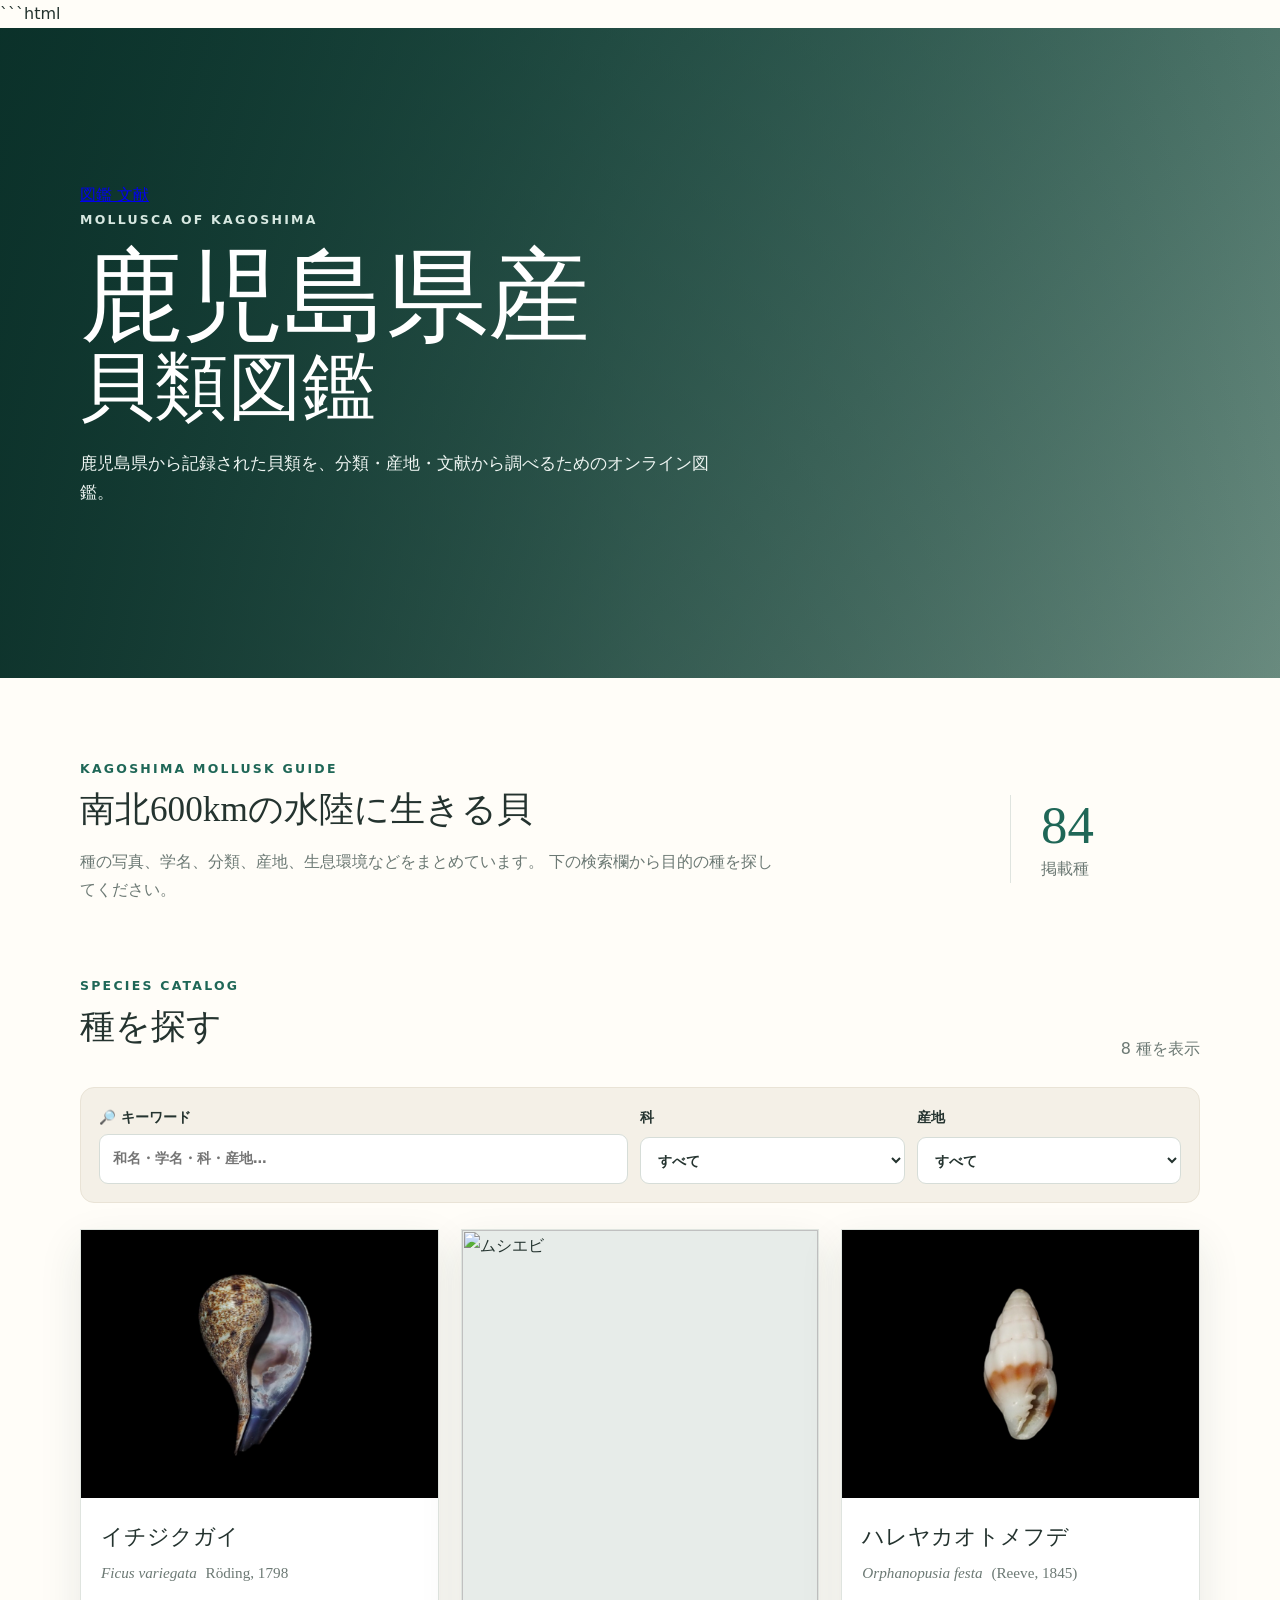
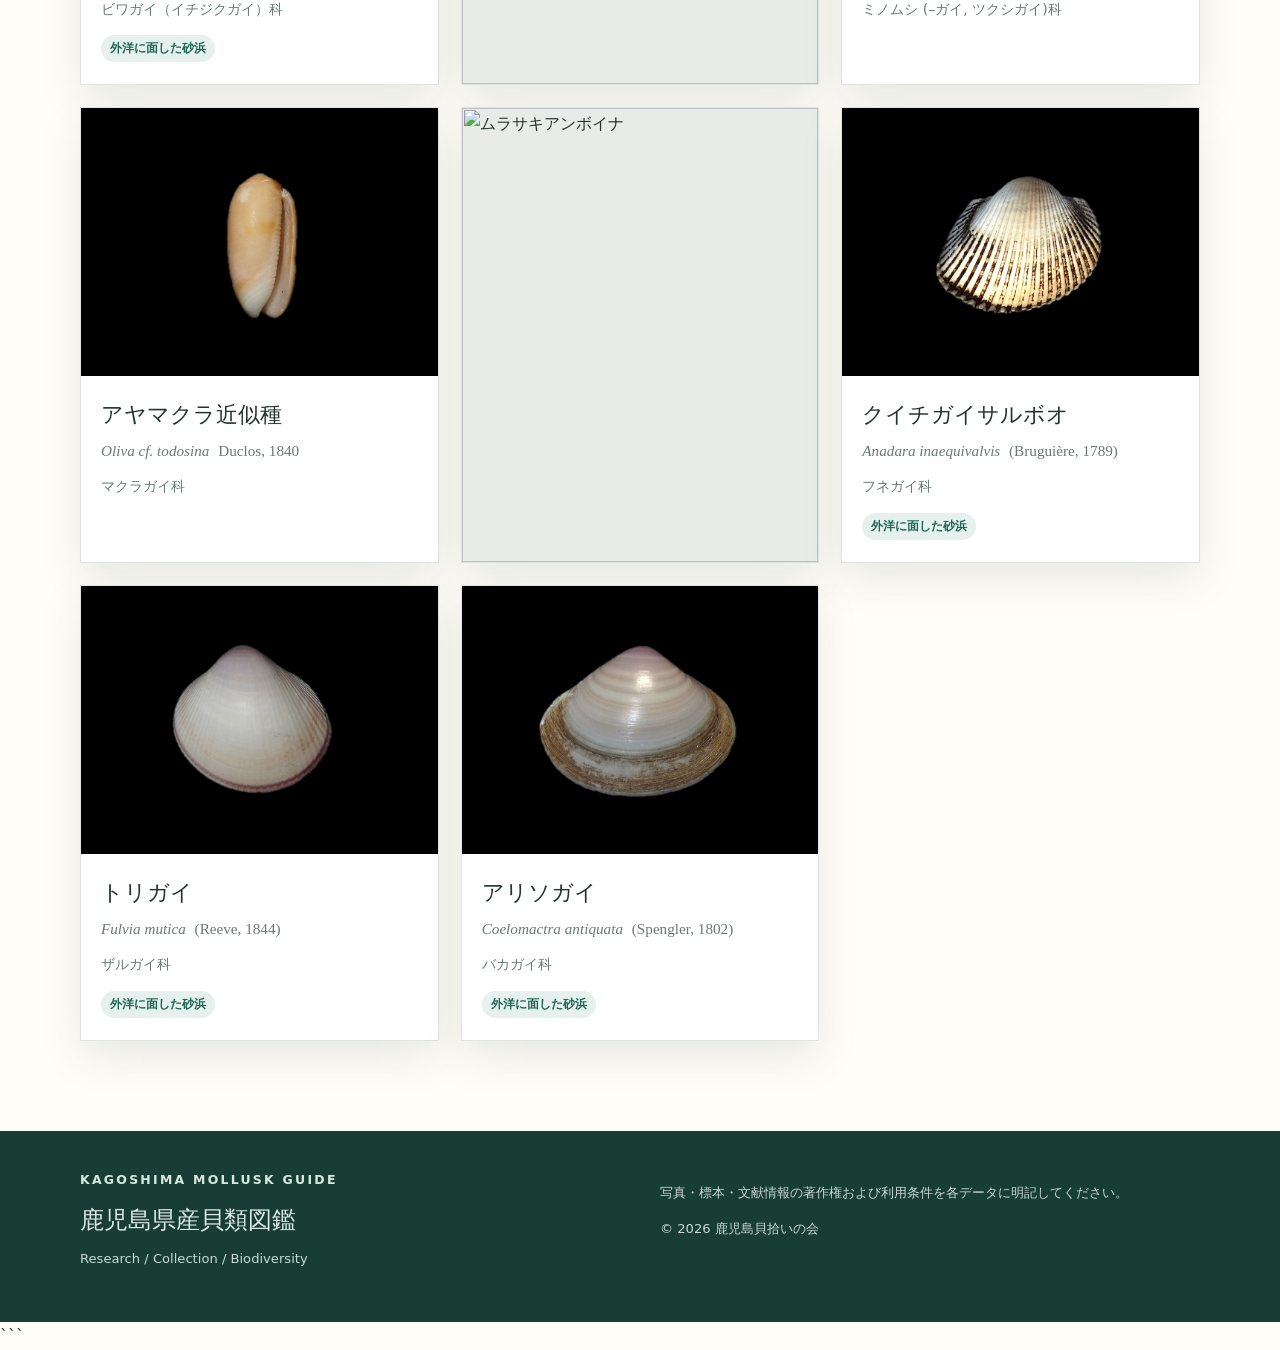
==== commit 17f6c587: "Update index.html" ====
--- a/index.html
+++ b/index.html
@@ -1,76 +1,241 @@
+```html
 <!doctype html>
 <html lang="ja">
 <head>
 <meta charset="utf-8">
 <meta name="viewport" content="width=device-width, initial-scale=1">
+
 <title>鹿児島県産貝類図鑑</title>
-<meta name="description" content="鹿児島県産貝類を写真・分類・産地・文献から調べるオンライン図鑑">
+
+<meta
+  name="description"
+  content="鹿児島県産貝類を写真・分類・産地・文献から調べるオンライン図鑑"
+>
+
 <link rel="stylesheet" href="style.css">
 </head>
+
+
 <body>
+
+
 <header class="hero">
+
   <div class="hero-overlay">
+
     <div class="wrap">
-      <p class="eyebrow">MOLLUSCA OF KAGOSHIMA</p>
-      <h1>鹿児島県産<br><span>貝類図鑑</span></h1>
-      <p class="lead">鹿児島県から記録された貝類を、分類・産地・文献から調べるためのオンライン図鑑。</p>
-    </div>
-  </div>
+
+      <!-- ナビゲーション -->
+
+      <nav class="main-nav">
+
+        <a href="index.html">
+          図鑑
+        </a>
+
+        <a href="references.html">
+          文献
+        </a>
+
+      </nav>
+
+
+      <p class="eyebrow">
+        MOLLUSCA OF KAGOSHIMA
+      </p>
+
+
+      <h1>
+        鹿児島県産<br>
+        <span>貝類図鑑</span>
+      </h1>
+
+
+      <p class="lead">
+        鹿児島県から記録された貝類を、分類・産地・文献から調べるためのオンライン図鑑。
+      </p>
+
+    </div>
+
+  </div>
+
 </header>
 
+
 <main>
+
+
 <section class="intro wrap">
+
   <div>
-    <p class="section-kicker">KAGOSHIMA MOLLUSK GUIDE</p>
-    <h2>南北600kmの水陸に生きる貝</h2>
-    <p>種の写真、学名、分類、産地、生息環境などをまとめています。下の検索欄から目的の種を探してください。</p>
-  </div>
+
+    <p class="section-kicker">
+      KAGOSHIMA MOLLUSK GUIDE
+    </p>
+
+    <h2>
+      南北600kmの水陸に生きる貝
+    </h2>
+
+    <p>
+      種の写真、学名、分類、産地、生息環境などをまとめています。
+      下の検索欄から目的の種を探してください。
+    </p>
+
+  </div>
+
+
   <div class="intro-stats">
-    <strong id="speciesTotal">—</strong><span>掲載種</span>
-  </div>
+
+    <strong id="speciesTotal">
+      —
+    </strong>
+
+    <span>
+      掲載種
+    </span>
+
+  </div>
+
 </section>
 
+
+
 <section id="species" class="catalog wrap">
+
+
   <div class="catalog-head">
+
     <div>
-      <p class="section-kicker">SPECIES CATALOG</p>
-      <h2>種を探す</h2>
-    </div>
+
+      <p class="section-kicker">
+        SPECIES CATALOG
+      </p>
+
+      <h2>
+        種を探す
+      </h2>
+
+    </div>
+
     <p id="count" class="count"></p>
-  </div>
+
+  </div>
+
+
 
   <div class="controls">
+
+
     <label>
-      <span>🔎 キーワード</span>
-      <input id="search" type="search" placeholder="和名・学名・科・産地…">
+
+      <span>
+        🔎 キーワード
+      </span>
+
+      <input
+        id="search"
+        type="search"
+        placeholder="和名・学名・科・産地…"
+      >
+
     </label>
+
+
     <label>
-      <span>科</span>
-      <select id="family"><option value="">すべて</option></select>
+
+      <span>
+        科
+      </span>
+
+      <select id="family">
+
+        <option value="">
+          すべて
+        </option>
+
+      </select>
+
     </label>
+
+
     <label>
-      <span>産地</span>
-      <select id="locality"><option value="">すべて</option></select>
+
+      <span>
+        産地
+      </span>
+
+      <select id="locality">
+
+        <option value="">
+          すべて
+        </option>
+
+      </select>
+
     </label>
-  </div>
-
-  <section id="speciesGrid" class="grid" aria-live="polite"></section>
+
+
+  </div>
+
+
+
+  <section
+    id="speciesGrid"
+    class="grid"
+    aria-live="polite"
+  ></section>
+
+
 </section>
+
+
 </main>
 
+
+
 <footer>
+
   <div class="wrap footer-grid">
+
+
     <div>
-      <p class="eyebrow">KAGOSHIMA MOLLUSK GUIDE</p>
-      <h2>鹿児島県産貝類図鑑</h2>
-      <p>Research / Collection / Biodiversity</p>
-    </div>
+
+      <p class="eyebrow">
+        KAGOSHIMA MOLLUSK GUIDE
+      </p>
+
+      <h2>
+        鹿児島県産貝類図鑑
+      </h2>
+
+      <p>
+        Research / Collection / Biodiversity
+      </p>
+
+    </div>
+
+
     <div>
-      <p>写真・標本・文献情報の著作権および利用条件を各データに明記してください。</p>
-      <p>© 2026 鹿児島貝拾いの会</p>
-    </div>
-  </div>
+
+      <p>
+        写真・標本・文献情報の著作権および利用条件を各データに明記してください。
+      </p>
+
+      <p>
+        © 2026 鹿児島貝拾いの会
+      </p>
+
+    </div>
+
+
+  </div>
+
 </footer>
+
+
 <script src="app.js"></script>
+
 </body>
 </html>
+```
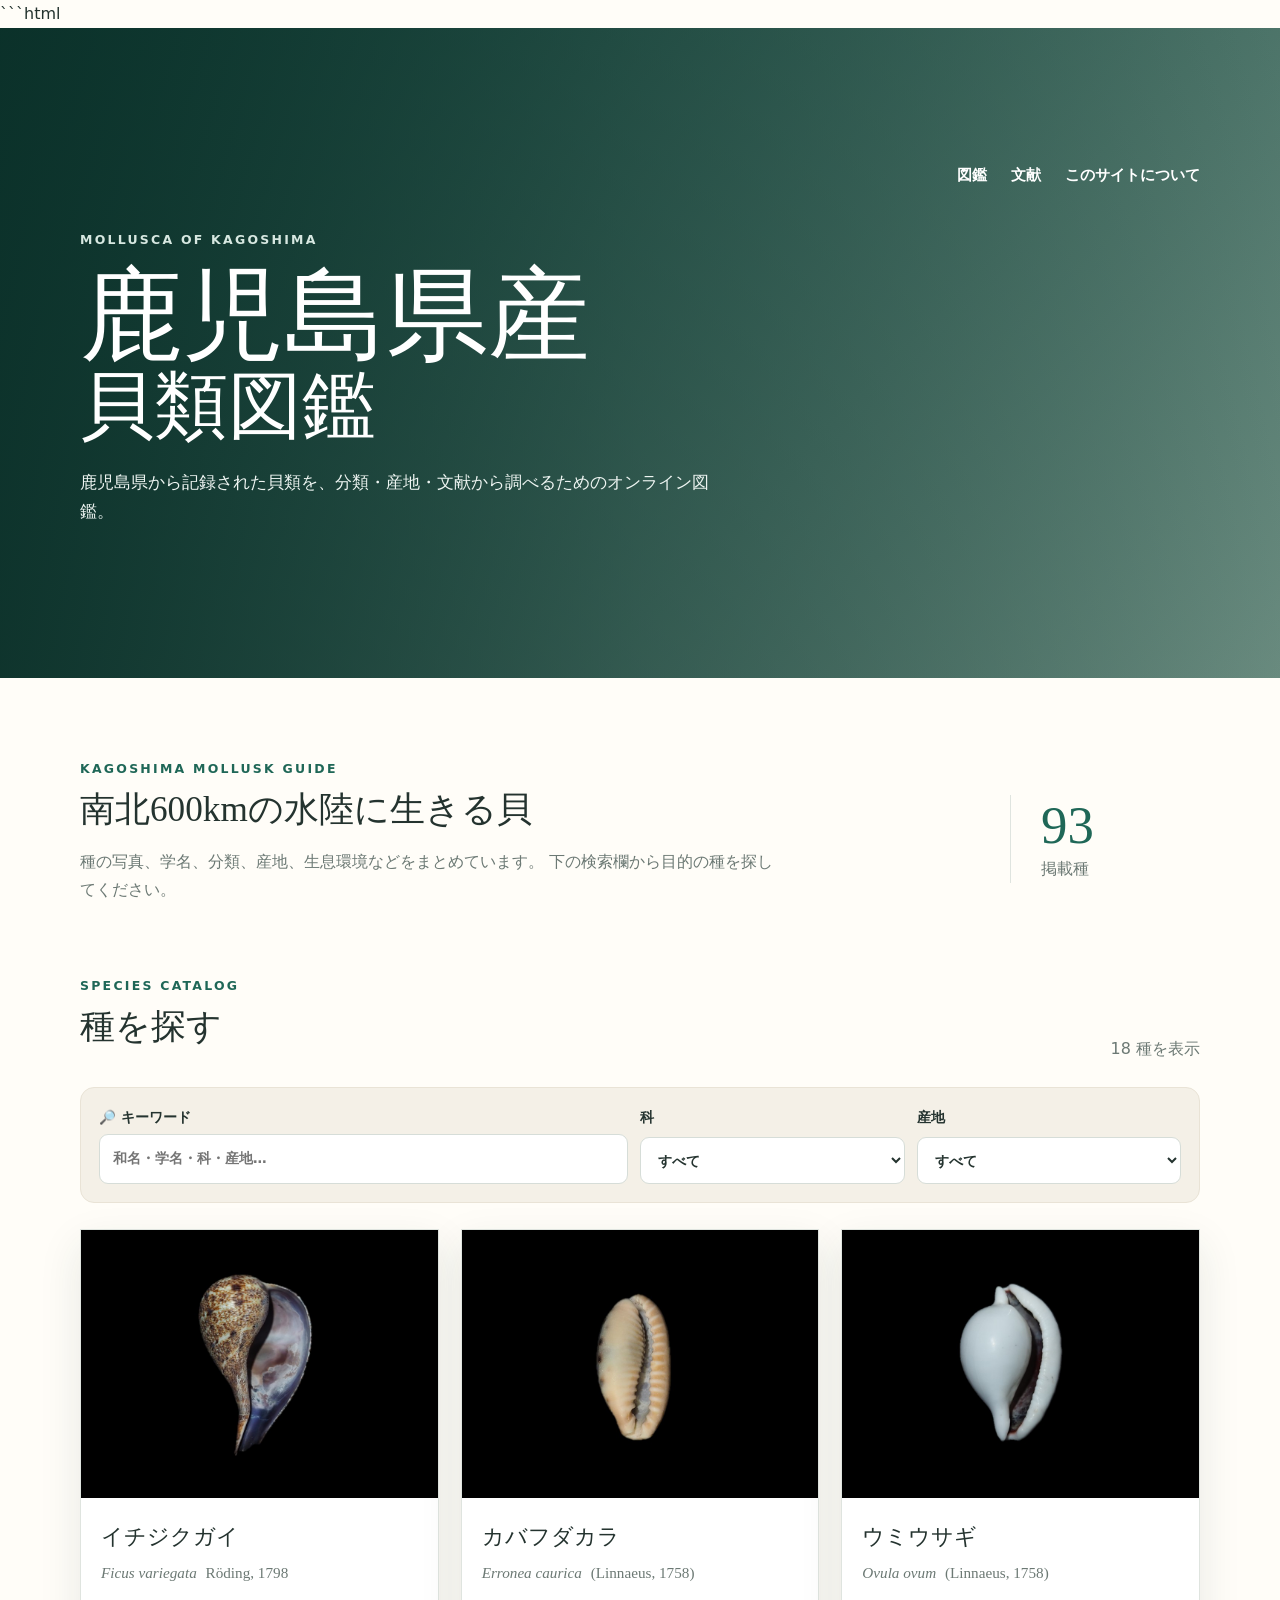
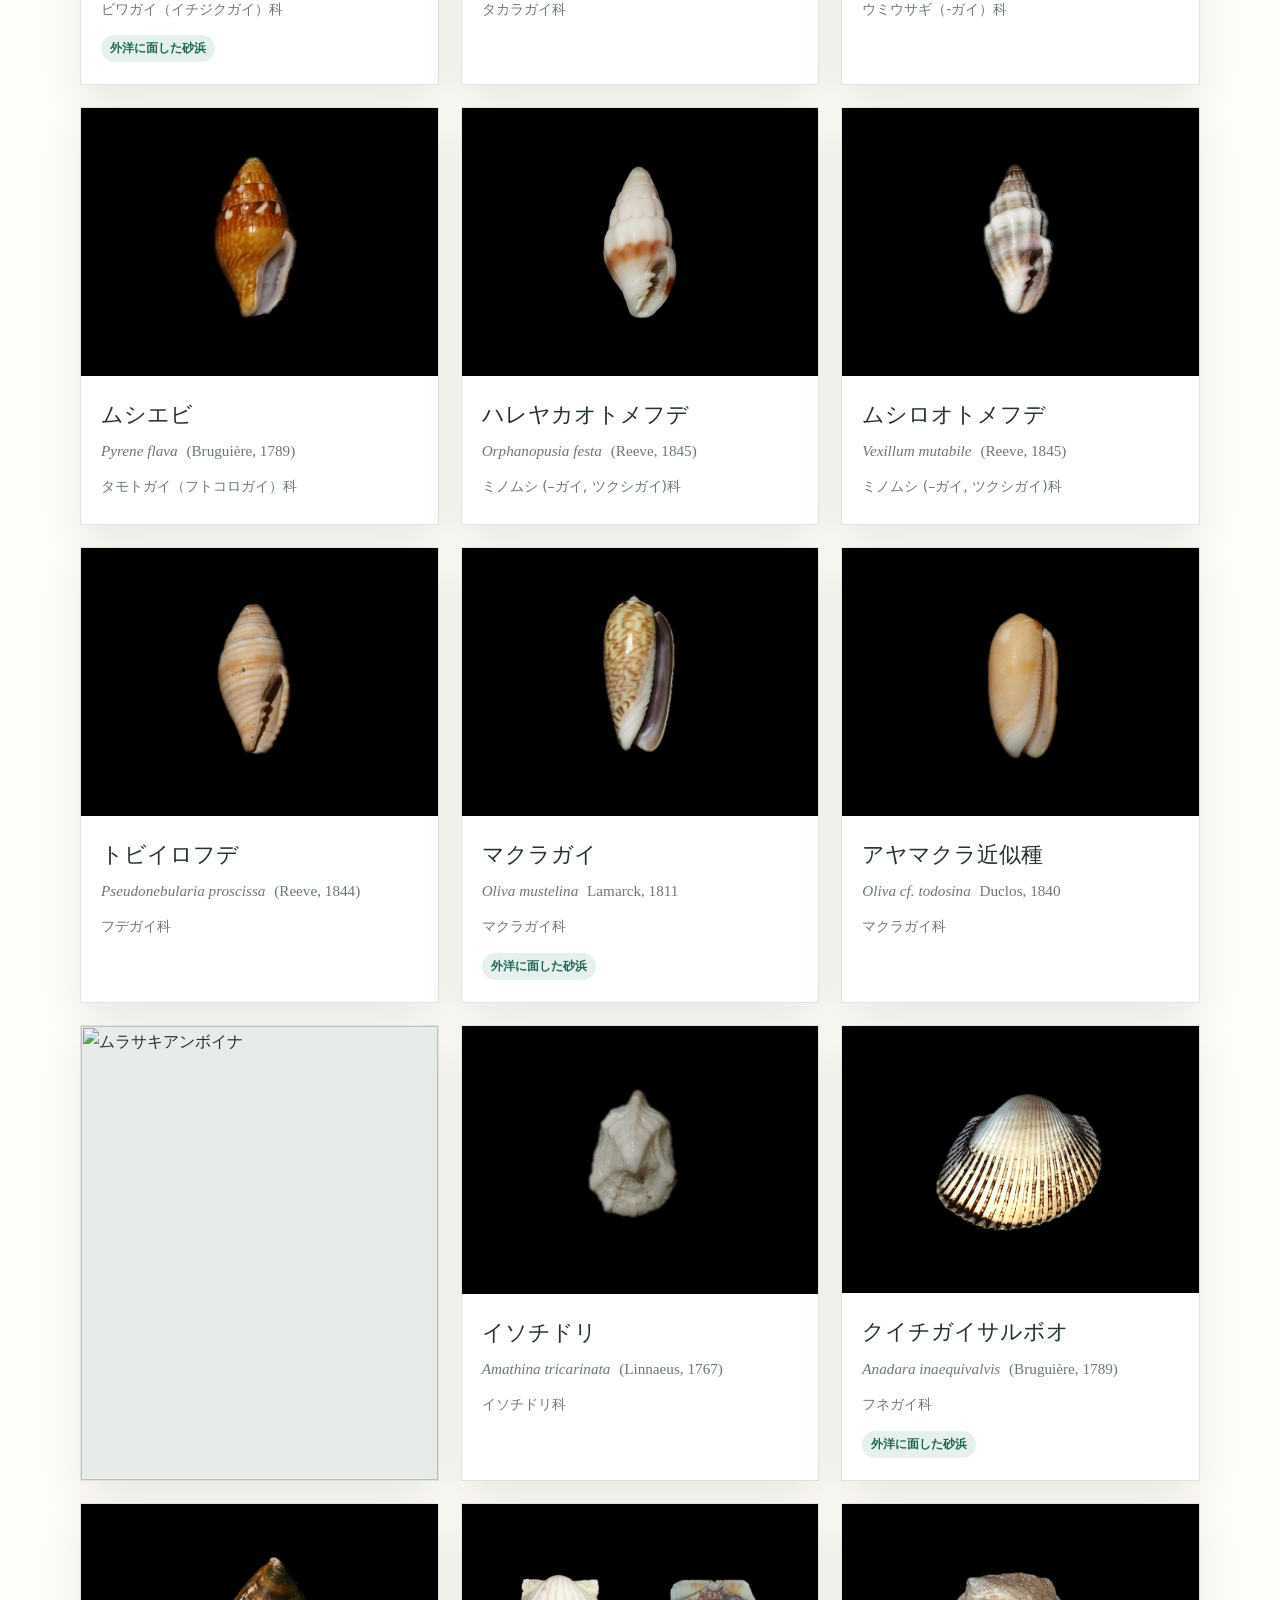
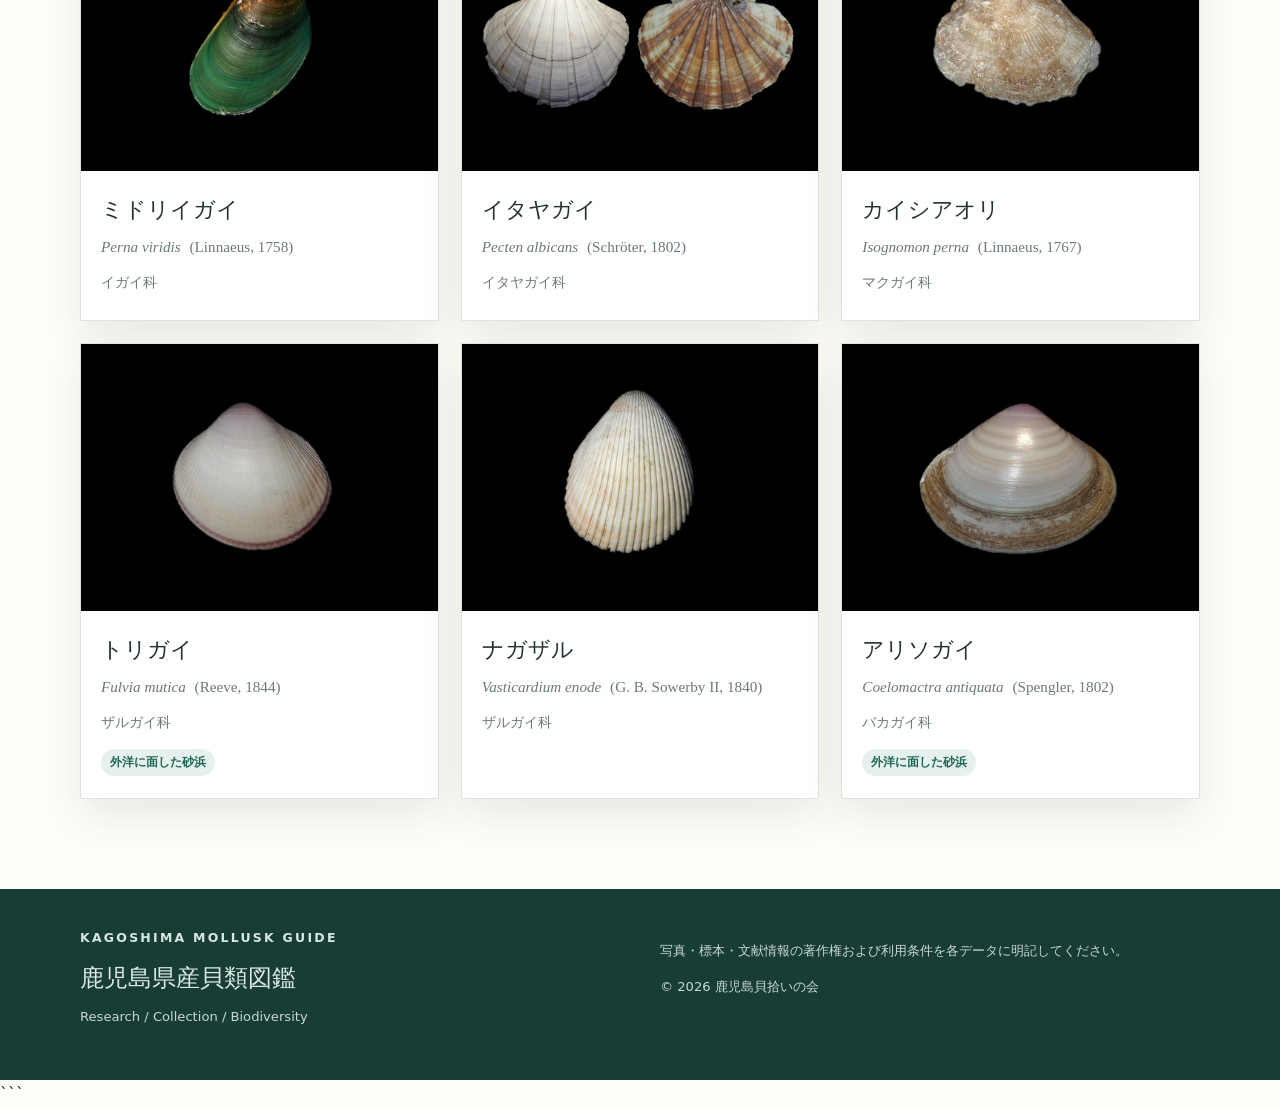
==== commit 19124211: "Update index.html" ====
--- a/index.html
+++ b/index.html
@@ -36,6 +36,10 @@
         <a href="references.html">
           文献
         </a>
+        
+        <a href="about.html">
+          このサイトについて
+        </a>
 
       </nav>
 
--- a/style.css
+++ b/style.css
@@ -1,114 +1,929 @@
-:root{
-  --ink:#24332f;--muted:#6c7974;--green:#1f6757;--green2:#0f4439;
-  --sand:#f4f0e7;--paper:#fffdf8;--line:#dfe4df;--shadow:0 16px 40px rgba(27,55,45,.10);
-}
-*{box-sizing:border-box}
-html{scroll-behavior:smooth}
-body{margin:0;background:var(--paper);color:var(--ink);font-family:system-ui,-apple-system,"Noto Sans JP","Yu Gothic",sans-serif;line-height:1.75}
-.wrap{width:min(1120px,calc(100% - 36px));margin:auto}
-.hero{
-  min-height:650px;
+/* =========================================================
+   基本設定
+========================================================= */
+
+:root {
+  --ink: #24332f;
+  --muted: #6c7974;
+  --green: #1f6757;
+  --green2: #0f4439;
+  --sand: #f4f0e7;
+  --paper: #fffdf8;
+  --line: #dfe4df;
+  --shadow: 0 16px 40px rgba(27, 55, 45, .10);
+}
+
+* {
+  box-sizing: border-box;
+}
+
+html {
+  scroll-behavior: smooth;
+}
+
+body {
+  margin: 0;
+  background: var(--paper);
+  color: var(--ink);
+  font-family:
+    system-ui,
+    -apple-system,
+    "Noto Sans JP",
+    "Yu Gothic",
+    sans-serif;
+  line-height: 1.75;
+}
+
+
+/* =========================================================
+   共通
+========================================================= */
+
+.wrap {
+  width: min(1120px, calc(100% - 36px));
+  margin: auto;
+}
+
+h2 {
+  font-family:
+    Georgia,
+    "Times New Roman",
+    "Noto Serif JP",
+    serif;
+  font-weight: 500;
+  line-height: 1.25;
+}
+
+
+/* =========================================================
+   トップページ：ヒーロー
+========================================================= */
+
+.hero {
+  min-height: 650px;
+
   background:
-    linear-gradient(90deg,rgba(9,45,38,.88),rgba(9,45,38,.48),rgba(9,45,38,.18)),
-    url("images/hero.jpg") center/cover,
-    linear-gradient(135deg,#184f45,#7e9f92);
-  color:white;
-}
-.hero-overlay{min-height:650px;display:flex;align-items:center}
-.eyebrow,.section-kicker{font-size:.78rem;letter-spacing:.18em;font-weight:800}
-.eyebrow{color:#d7e8e1;margin:0 0 14px}
-.hero h1{font-family:Georgia,"Times New Roman","Noto Serif JP",serif;font-weight:500;font-size:clamp(3rem,8vw,6.4rem);line-height:1.02;margin:0 0 24px}
-.hero h1 span{font-size:.72em}
-.lead{max-width:650px;font-size:1.05rem;color:#eef5f2}
-.hero-button{display:inline-block;margin-top:18px;padding:11px 24px;border:1px solid rgba(255,255,255,.7);border-radius:999px;color:white;text-decoration:none;background:rgba(255,255,255,.08)}
-.hero-button:hover{background:white;color:var(--green2)}
-.intro{display:grid;grid-template-columns:1fr 190px;gap:50px;padding:80px 0 55px}
-.section-kicker{color:var(--green);margin:0 0 8px}
-h2{font-family:Georgia,"Times New Roman","Noto Serif JP",serif;font-weight:500;line-height:1.25}
-.intro h2,.catalog h2{font-size:2.2rem;margin:0 0 14px}
-.intro p:not(.section-kicker){max-width:700px;color:var(--muted)}
-.intro-stats{align-self:center;border-left:1px solid var(--line);padding-left:30px}
-.intro-stats strong{display:block;font:500 3.3rem Georgia,serif;color:var(--green)}
-.intro-stats span{color:var(--muted)}
-.catalog{padding-bottom:90px}
-.catalog-head{display:flex;align-items:end;justify-content:space-between;margin-bottom:24px}
-.count{color:var(--muted);margin:0}
-.controls{display:grid;grid-template-columns:2fr 1fr 1fr;gap:12px;margin-bottom:26px;padding:18px;background:var(--sand);border:1px solid #e9e3d6;border-radius:14px}
-label{display:grid;gap:5px;font-size:.85rem;font-weight:700}
-input,select{width:100%;padding:12px 13px;border:1px solid #d6ddd8;border-radius:9px;background:white;color:var(--ink);font:inherit}
-input:focus,select:focus{outline:2px solid #a7cabc;outline-offset:1px}
-.grid{display:grid;grid-template-columns:repeat(3,1fr);gap:22px}
-.card{background:white;border:1px solid var(--line);box-shadow:var(--shadow);transition:transform .2s,box-shadow .2s;overflow:hidden}
-.card:hover{transform:translateY(-4px);box-shadow:0 20px 48px rgba(27,55,45,.16)}
-.card-link{color:inherit;text-decoration:none;display:block}
-.card-image,.no-image{width:100%;aspect-ratio:4/3;object-fit:cover;display:grid;place-items:center;background:#e7ece9}
-.no-image{color:var(--muted)}
-.card-body{padding:19px 20px 22px}
-.card h3{font-family:Georgia,"Times New Roman","Noto Serif JP",serif;font-size:1.4rem;font-weight:500;margin:0}
-.scientific{
-  font-family:Georgia,"Times New Roman",serif;
-  color:var(--muted);
-  margin:4px 0 10px;
-  font-size:.95rem;
-}
-
-.scientific em{
-  font-style:italic;
-}
-
-.author{
-  margin-left:5px;
-  font-style:normal;
-}
-.meta{font-size:.88rem;color:var(--muted);margin:3px 0}
-.badge{display:inline-block;margin-top:11px;padding:3px 9px;background:#e6f0ec;color:var(--green);border-radius:999px;font-size:.75rem;font-weight:700}
-.empty{grid-column:1/-1;text-align:center;padding:50px;background:white;border:1px dashed var(--line);color:var(--muted)}
-.small-header{background:var(--green2);padding:18px 0;color:white}
-.brand{color:white;text-decoration:none;font-weight:700}
-.detail-wrap{padding:45px 0 90px}
-.back{color:var(--green);text-decoration:none}
-.detail{margin-top:25px;background:white;border:1px solid var(--line);box-shadow:var(--shadow)}
-.detail-hero{display:grid;grid-template-columns:1.1fr .9fr}
-.detail-photo{width:100%;height:100%;min-height:430px;object-fit:cover;background:#e7ece9}
-.detail-no-photo{min-height:430px;display:grid;place-items:center;background:#e7ece9;color:var(--muted)}
-.detail-info{padding:45px}
-.detail-info .family{color:var(--green);font-weight:700}
-.detail-info h1{font:500 clamp(2.3rem,5vw,4.2rem)/1.1 Georgia,"Noto Serif JP",serif;margin:8px 0}
-.detail-info .latin{font:italic 1.15rem Georgia,serif;color:var(--muted)}
-.detail-section{padding:32px 45px;border-top:1px solid var(--line)}
-.detail-section h2{font-size:1.45rem;margin-top:0}
-.detail-table{width:100%;border-collapse:collapse}
-.detail-table th,.detail-table td{text-align:left;padding:11px 8px;border-bottom:1px solid var(--line);vertical-align:top}
-.detail-table th{width:150px;color:var(--muted);font-weight:600}
-footer{background:#183d35;color:#dce9e4;padding:38px 0}
-.footer-grid{display:grid;grid-template-columns:1fr 1fr;gap:40px}
-footer h2{margin:4px 0}
-footer p{font-size:.82rem;color:#c7d8d2}
-@media(max-width:800px){.intro{grid-template-columns:1fr}.intro-stats{border-left:0;border-top:1px solid var(--line);padding:20px 0}.controls{grid-template-columns:1fr}.grid{grid-template-columns:repeat(2,1fr)}.detail-hero{grid-template-columns:1fr}.detail-info{padding:30px}.detail-section{padding:28px 30px}.footer-grid{grid-template-columns:1fr}}
-@media(max-width:520px){.wrap{width:min(100% - 22px,1120px)}.hero,.hero-overlay{min-height:570px}.grid{grid-template-columns:1fr}.hero h1{font-size:3.3rem}.catalog-head{display:block}.detail-photo,.detail-no-photo{min-height:300px}.detail-section{padding:24px 20px}.detail-table th{width:105px}}
-.photo-gallery {
+    linear-gradient(
+      90deg,
+      rgba(9, 45, 38, .88),
+      rgba(9, 45, 38, .48),
+      rgba(9, 45, 38, .18)
+    ),
+    url("images/hero.jpg") center / cover,
+    linear-gradient(135deg, #184f45, #7e9f92);
+
+  color: white;
+}
+
+.hero-overlay {
+  min-height: 650px;
+  display: flex;
+  align-items: center;
+}
+
+.eyebrow,
+.section-kicker {
+  font-size: .78rem;
+  letter-spacing: .18em;
+  font-weight: 800;
+}
+
+.eyebrow {
+  color: #d7e8e1;
+  margin: 0 0 14px;
+}
+
+.hero h1 {
+  font-family:
+    Georgia,
+    "Times New Roman",
+    "Noto Serif JP",
+    serif;
+
+  font-weight: 500;
+  font-size: clamp(3rem, 8vw, 6.4rem);
+  line-height: 1.02;
+
+  margin: 0 0 24px;
+}
+
+.hero h1 span {
+  font-size: .72em;
+}
+
+.lead {
+  max-width: 650px;
+  font-size: 1.05rem;
+  color: #eef5f2;
+}
+
+.hero-button {
+  display: inline-block;
+  margin-top: 18px;
+  padding: 11px 24px;
+
+  border: 1px solid rgba(255, 255, 255, .7);
+  border-radius: 999px;
+
+  color: white;
+  text-decoration: none;
+  background: rgba(255, 255, 255, .08);
+}
+
+.hero-button:hover {
+  background: white;
+  color: var(--green2);
+}
+
+
+/* =========================================================
+   トップページ：イントロ
+========================================================= */
+
+.intro {
   display: grid;
-  grid-template-columns: repeat(2, 1fr);
-  gap: 16px;
+  grid-template-columns: 1fr 190px;
+  gap: 50px;
+  padding: 80px 0 55px;
+}
+
+.section-kicker {
+  color: var(--green);
+  margin: 0 0 8px;
+}
+
+.intro h2,
+.catalog h2 {
+  font-size: 2.2rem;
+  margin: 0 0 14px;
+}
+
+.intro p:not(.section-kicker) {
+  max-width: 700px;
+  color: var(--muted);
+}
+
+.intro-stats {
+  align-self: center;
+  border-left: 1px solid var(--line);
+  padding-left: 30px;
+}
+
+.intro-stats strong {
+  display: block;
+  font: 500 3.3rem Georgia, serif;
+  color: var(--green);
+}
+
+.intro-stats span {
+  color: var(--muted);
+}
+
+
+/* =========================================================
+   トップページ：図鑑一覧
+========================================================= */
+
+.catalog {
+  padding-bottom: 90px;
+}
+
+.catalog-head {
+  display: flex;
+  align-items: end;
+  justify-content: space-between;
   margin-bottom: 24px;
 }
 
-.gallery-photo {
+.count {
+  color: var(--muted);
+  margin: 0;
+}
+
+
+/* =========================================================
+   検索・絞り込み
+========================================================= */
+
+.controls {
+  display: grid;
+  grid-template-columns: 2fr 1fr 1fr;
+  gap: 12px;
+
+  margin-bottom: 26px;
+  padding: 18px;
+
+  background: var(--sand);
+  border: 1px solid #e9e3d6;
+  border-radius: 14px;
+}
+
+label {
+  display: grid;
+  gap: 5px;
+
+  font-size: .85rem;
+  font-weight: 700;
+}
+
+input,
+select {
   width: 100%;
-  aspect-ratio: 1 / 1;
+  padding: 12px 13px;
+
+  border: 1px solid #d6ddd8;
+  border-radius: 9px;
+
+  background: white;
+  color: var(--ink);
+
+  font: inherit;
+}
+
+input:focus,
+select:focus {
+  outline: 2px solid #a7cabc;
+  outline-offset: 1px;
+}
+
+
+/* =========================================================
+   図鑑カード
+========================================================= */
+
+.grid {
+  display: grid;
+  grid-template-columns: repeat(3, 1fr);
+  gap: 22px;
+}
+
+.card {
+  background: white;
+  border: 1px solid var(--line);
+  box-shadow: var(--shadow);
+
+  transition:
+    transform .2s,
+    box-shadow .2s;
+
+  overflow: hidden;
+}
+
+.card:hover {
+  transform: translateY(-4px);
+  box-shadow: 0 20px 48px rgba(27, 55, 45, .16);
+}
+
+.card-link {
+  display: block;
+  color: inherit;
+  text-decoration: none;
+}
+
+.card-image,
+.no-image {
+  width: 100%;
+  aspect-ratio: 4 / 3;
+
+  object-fit: cover;
+
+  display: grid;
+  place-items: center;
+
+  background: #e7ece9;
+}
+
+.no-image {
+  color: var(--muted);
+}
+
+.card-body {
+  padding: 19px 20px 22px;
+}
+
+.card h3 {
+  font-family:
+    Georgia,
+    "Times New Roman",
+    "Noto Serif JP",
+    serif;
+
+  font-size: 1.4rem;
+  font-weight: 500;
+
+  margin: 0;
+}
+
+.scientific {
+  font-family:
+    Georgia,
+    "Times New Roman",
+    serif;
+
+  color: var(--muted);
+  margin: 4px 0 10px;
+  font-size: .95rem;
+}
+
+.scientific em {
+  font-style: italic;
+}
+
+.author {
+  margin-left: 5px;
+  font-style: normal;
+}
+
+.meta {
+  font-size: .88rem;
+  color: var(--muted);
+  margin: 3px 0;
+}
+
+.badge {
+  display: inline-block;
+
+  margin-top: 11px;
+  padding: 3px 9px;
+
+  background: #e6f0ec;
+  color: var(--green);
+
+  border-radius: 999px;
+
+  font-size: .75rem;
+  font-weight: 700;
+}
+
+.empty {
+  grid-column: 1 / -1;
+
+  text-align: center;
+  padding: 50px;
+
+  background: white;
+  border: 1px dashed var(--line);
+
+  color: var(--muted);
+}
+
+
+/* =========================================================
+   詳細ページ：ヘッダー
+========================================================= */
+
+.small-header {
+  background: var(--green2);
+  padding: 18px 0;
+  color: white;
+}
+
+.brand {
+  color: white;
+  text-decoration: none;
+  font-weight: 700;
+}
+
+
+/* =========================================================
+   詳細ページ：全体
+========================================================= */
+
+.detail-wrap {
+  padding: 45px 0 90px;
+}
+
+.back {
+  color: var(--green);
+  text-decoration: none;
+}
+
+.back:hover {
+  text-decoration: underline;
+}
+
+.detail {
+  margin-top: 25px;
+
+  background: white;
+  border: 1px solid var(--line);
+  box-shadow: var(--shadow);
+
+  overflow: hidden;
+}
+
+
+/* =========================================================
+   詳細ページ：種名ヘッダー
+========================================================= */
+
+.detail-header {
+  padding: 45px;
+  border-bottom: 1px solid var(--line);
+}
+
+.detail-header .family {
+  color: var(--green);
+  font-size: .95rem;
+  font-weight: 700;
+  margin-bottom: 6px;
+}
+
+.detail-header h1 {
+  font-family:
+    Georgia,
+    "Times New Roman",
+    "Noto Serif JP",
+    serif;
+
+  font-weight: 500;
+  font-size: clamp(2.3rem, 5vw, 4.2rem);
+  line-height: 1.1;
+
+  margin: 0 0 10px;
+}
+
+.detail-header .latin {
+  font-family:
+    Georgia,
+    "Times New Roman",
+    serif;
+
+  color: var(--muted);
+  font-size: 1.15rem;
+}
+
+.detail-header .latin em {
+  font-style: italic;
+}
+
+.detail-header .genus {
+  margin-top: 8px;
+  color: var(--muted);
+  font-size: .9rem;
+}
+
+
+/* =========================================================
+   詳細ページ：各セクション
+========================================================= */
+
+.detail-section {
+  padding: 32px 45px;
+  border-top: 1px solid var(--line);
+}
+
+.detail-section:first-of-type {
+  border-top: 0;
+}
+
+.detail-section h2 {
+  font-size: 1.45rem;
+  margin: 0 0 20px;
+}
+
+
+/* =========================================================
+   詳細ページ：写真
+========================================================= */
+
+.detail-photos {
+  display: grid;
+  grid-template-columns: repeat(2, minmax(0, 1fr));
+  gap: 18px;
+
+  width: 100%;
+}
+
+.detail-photo {
+  width: 100%;
+  min-width: 0;
+
+  margin: 0;
+
+  background: #f5f5f5;
+  border: 1px solid var(--line);
+  border-radius: 8px;
+
+  overflow: hidden;
+}
+
+.detail-photo img {
+  display: block;
+
+  width: 100%;
+  max-width: 100%;
+  height: auto;
+
   object-fit: contain;
+
   background: #f5f5f5;
-  border-radius: 8px;
-  cursor: pointer;
-  transition: transform 0.2s;
-}
-
-.gallery-photo:hover {
-  transform: scale(1.02);
-}
-
-@media (max-width: 700px) {
-  .photo-gallery {
+}
+
+.detail-photo figcaption {
+  padding: 9px 12px;
+
+  color: var(--muted);
+  background: white;
+
+  font-size: .82rem;
+  line-height: 1.5;
+}
+
+.no-photo {
+  margin: 0;
+  padding: 40px 20px;
+
+  text-align: center;
+
+  background: #f5f5f5;
+  border: 1px dashed var(--line);
+
+  color: var(--muted);
+}
+
+
+/* =========================================================
+   詳細ページ：同定のポイント
+========================================================= */
+
+.identification-points {
+  margin: 0;
+  padding-left: 1.5em;
+}
+
+.identification-points li {
+  margin-bottom: 7px;
+}
+
+.identification-points li:last-child {
+  margin-bottom: 0;
+}
+
+
+/* =========================================================
+   詳細ページ：種情報
+========================================================= */
+
+.detail-table {
+  width: 100%;
+  border-collapse: collapse;
+}
+
+.detail-table th,
+.detail-table td {
+  text-align: left;
+
+  padding: 11px 8px;
+
+  border-bottom: 1px solid var(--line);
+
+  vertical-align: top;
+}
+
+.detail-table tr:last-child th,
+.detail-table tr:last-child td {
+  border-bottom: none;
+}
+
+.detail-table th {
+  width: 150px;
+
+  color: var(--muted);
+  font-weight: 600;
+}
+
+
+/* =========================================================
+   詳細ページ：参考資料
+========================================================= */
+
+.references {
+  margin: 0;
+  padding-left: 1.5em;
+}
+
+.references li {
+  margin-bottom: 8px;
+}
+
+.references li:last-child {
+  margin-bottom: 0;
+}
+
+
+/* =========================================================
+   詳細ページ：備考
+========================================================= */
+
+.detail-section p {
+  margin-top: 0;
+}
+
+.detail-section p:last-child {
+  margin-bottom: 0;
+}
+
+
+/* =========================================================
+   フッター
+========================================================= */
+
+footer {
+  background: #183d35;
+  color: #dce9e4;
+  padding: 38px 0;
+}
+
+.footer-grid {
+  display: grid;
+  grid-template-columns: 1fr 1fr;
+  gap: 40px;
+}
+
+footer h2 {
+  margin: 4px 0;
+}
+
+footer p {
+  font-size: .82rem;
+  color: #c7d8d2;
+}
+
+
+/* =========================================================
+   メインナビゲーション
+========================================================= */
+
+.main-nav {
+  display: flex;
+  justify-content: flex-end;
+  gap: 24px;
+
+  margin-bottom: 40px;
+}
+
+.main-nav a {
+  color: white;
+  text-decoration: none;
+
+  font-weight: bold;
+  font-size: 15px;
+}
+
+.main-nav a:hover {
+  text-decoration: underline;
+}
+
+
+/* =========================================================
+   タブレット
+========================================================= */
+
+@media (max-width: 800px) {
+
+  .intro {
     grid-template-columns: 1fr;
   }
-}
+
+  .intro-stats {
+    border-left: 0;
+    border-top: 1px solid var(--line);
+    padding: 20px 0;
+  }
+
+  .controls {
+    grid-template-columns: 1fr;
+  }
+
+  .grid {
+    grid-template-columns: repeat(2, 1fr);
+  }
+
+  .detail-header {
+    padding: 35px 30px;
+  }
+
+  .detail-section {
+    padding: 28px 30px;
+  }
+
+  .footer-grid {
+    grid-template-columns: 1fr;
+  }
+}
+
+
+/* =========================================================
+   スマートフォン
+========================================================= */
+
+@media (max-width: 520px) {
+
+  .wrap {
+    width: min(100% - 22px, 1120px);
+  }
+
+  .hero,
+  .hero-overlay {
+    min-height: 570px;
+  }
+
+  .grid {
+    grid-template-columns: 1fr;
+  }
+
+  .hero h1 {
+    font-size: 3.3rem;
+  }
+
+  .catalog-head {
+    display: block;
+  }
+
+  /* -----------------------------------------
+     詳細ページ
+  ----------------------------------------- */
+
+  .detail-wrap {
+    padding-top: 28px;
+    padding-bottom: 60px;
+  }
+
+  .detail {
+    margin-top: 18px;
+  }
+
+  .detail-header {
+    padding: 28px 20px;
+  }
+
+  .detail-header h1 {
+    font-size: 2.35rem;
+  }
+
+  .detail-header .latin {
+    font-size: 1rem;
+  }
+
+  .detail-section {
+    padding: 24px 20px;
+  }
+
+  /* 写真を1列にする */
+  .detail-photos {
+    grid-template-columns: 1fr;
+    gap: 16px;
+  }
+
+  /* 写真が画面からはみ出さない */
+  .detail-photo {
+    width: 100%;
+    max-width: 100%;
+  }
+
+  .detail-photo img {
+    width: 100%;
+    max-width: 100%;
+    height: auto;
+  }
+
+  /* 種情報 */
+  .detail-table th {
+    width: 105px;
+  }
+
+  .detail-table th,
+  .detail-table td {
+    padding: 10px 6px;
+  }
+
+  /* 戻るリンク */
+  .back {
+    font-size: .9rem;
+  }
+}
+/* =========================================================
+このサイトについて
+========================================================= */
+
+.about-wrap {
+padding: 45px 0 90px;
+}
+
+.about {
+margin-top: 25px;
+
+background: white;
+border: 1px solid var(--line);
+box-shadow: var(--shadow);
+
+overflow: hidden;
+}
+
+.about-header {
+padding: 55px 60px 50px;
+background: var(--sand);
+border-bottom: 1px solid var(--line);
+}
+
+.about-header h1 {
+font-family:
+Georgia,
+"Times New Roman",
+"Noto Serif JP",
+serif;
+
+font-weight: 500;
+font-size: clamp(2.4rem, 5vw, 4rem);
+line-height: 1.15;
+
+margin: 0 0 20px;
+}
+
+.about-lead {
+max-width: 720px;
+
+margin: 0;
+
+color: var(--muted);
+font-size: 1.05rem;
+}
+
+.about-section {
+padding: 38px 60px;
+
+border-bottom: 1px solid var(--line);
+}
+
+.about-section:last-child {
+border-bottom: none;
+}
+
+.about-section h2 {
+font-size: 1.5rem;
+margin: 0 0 20px;
+}
+
+.about-section p {
+max-width: 780px;
+margin: 0 0 15px;
+}
+
+.about-section p:last-child {
+margin-bottom: 0;
+}
+
+.about-list {
+max-width: 700px;
+
+margin: 0 0 18px;
+padding-left: 1.5em;
+}
+
+.about-list li {
+margin-bottom: 5px;
+}
+
+.about-note {
+color: var(--muted);
+font-size: .9rem;
+}
+
+/* =========================================================
+スマートフォン
+========================================================= */
+
+@media (max-width: 520px) {
+
+.about-wrap {
+padding-top: 28px;
+padding-bottom: 60px;
+}
+
+.about {
+margin-top: 18px;
+}
+
+.about-header {
+padding: 35px 20px 32px;
+}
+
+.about-header h1 {
+font-size: 2.35rem;
+}
+
+.about-lead {
+font-size: .95rem;
+}
+
+.about-section {
+padding: 28px 20px;
+}
+
+.about-section h2 {
+font-size: 1.35rem;
+}
+
+}
+
